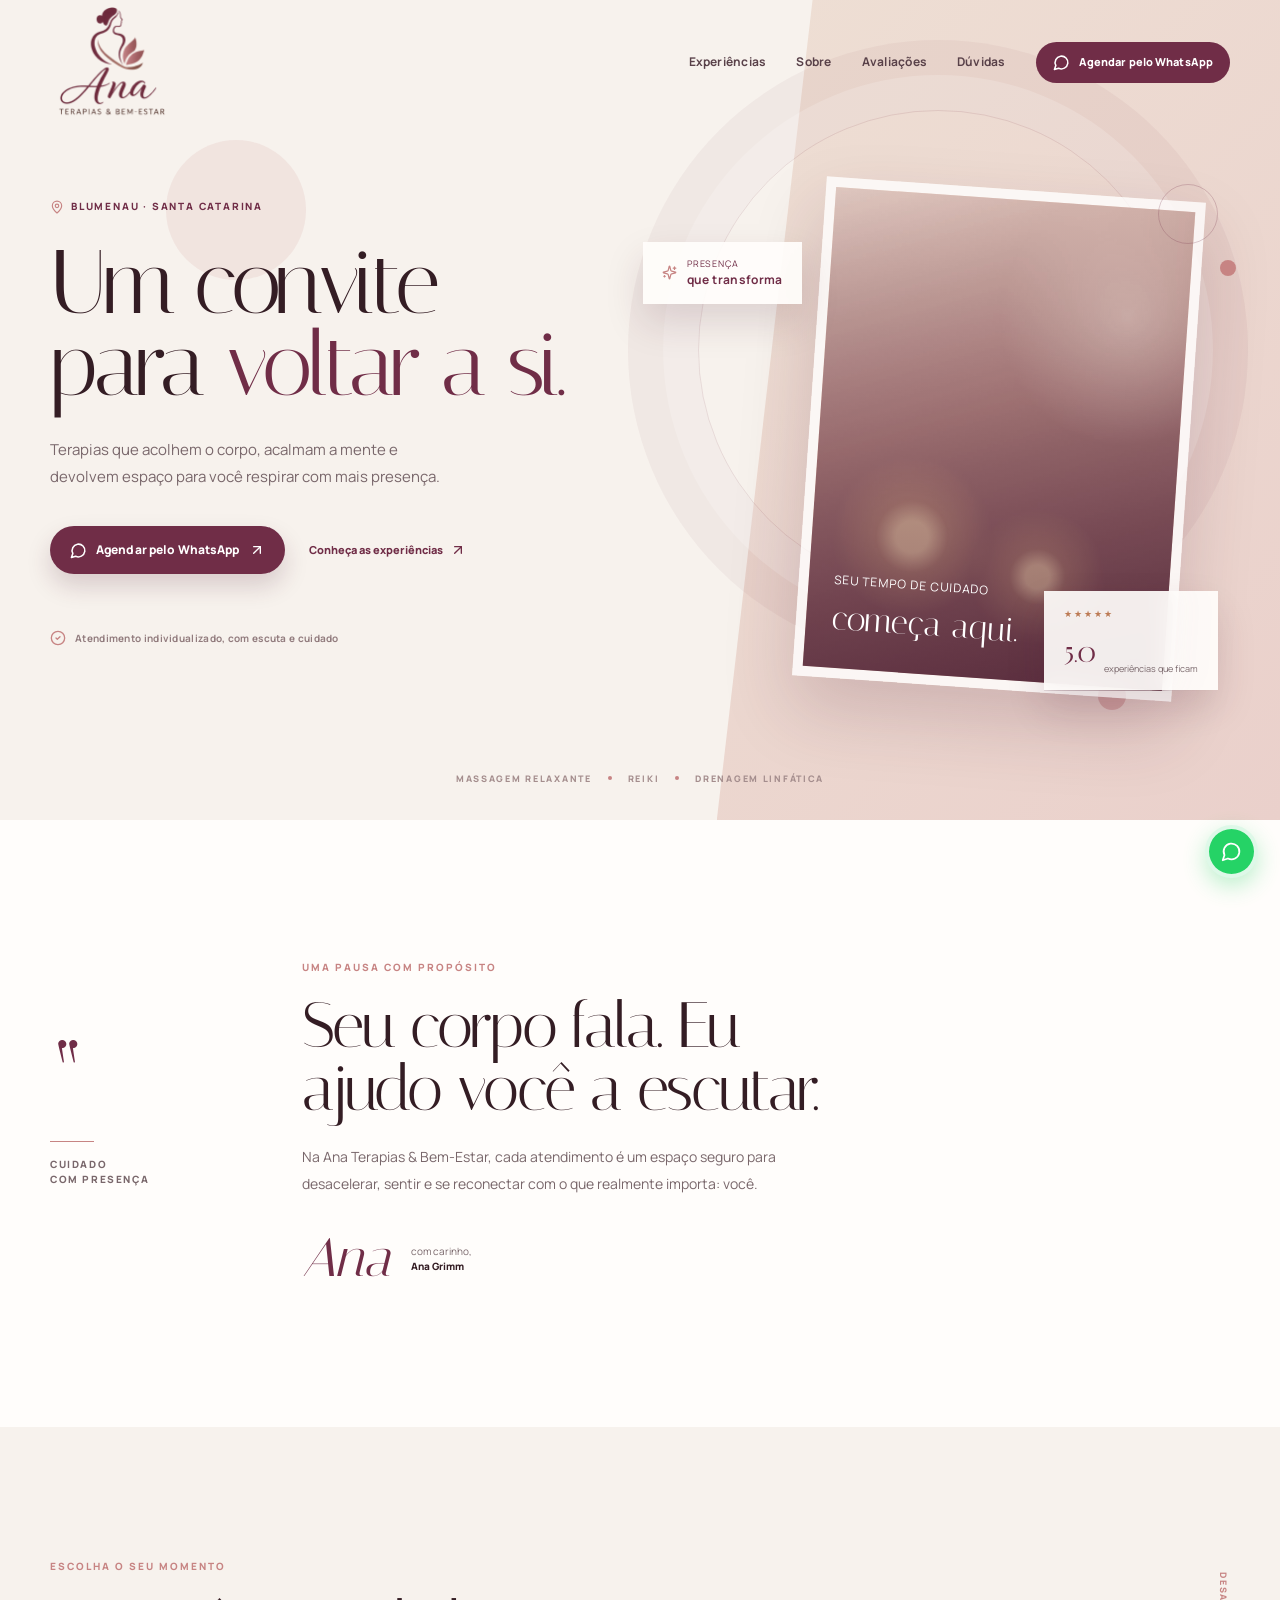
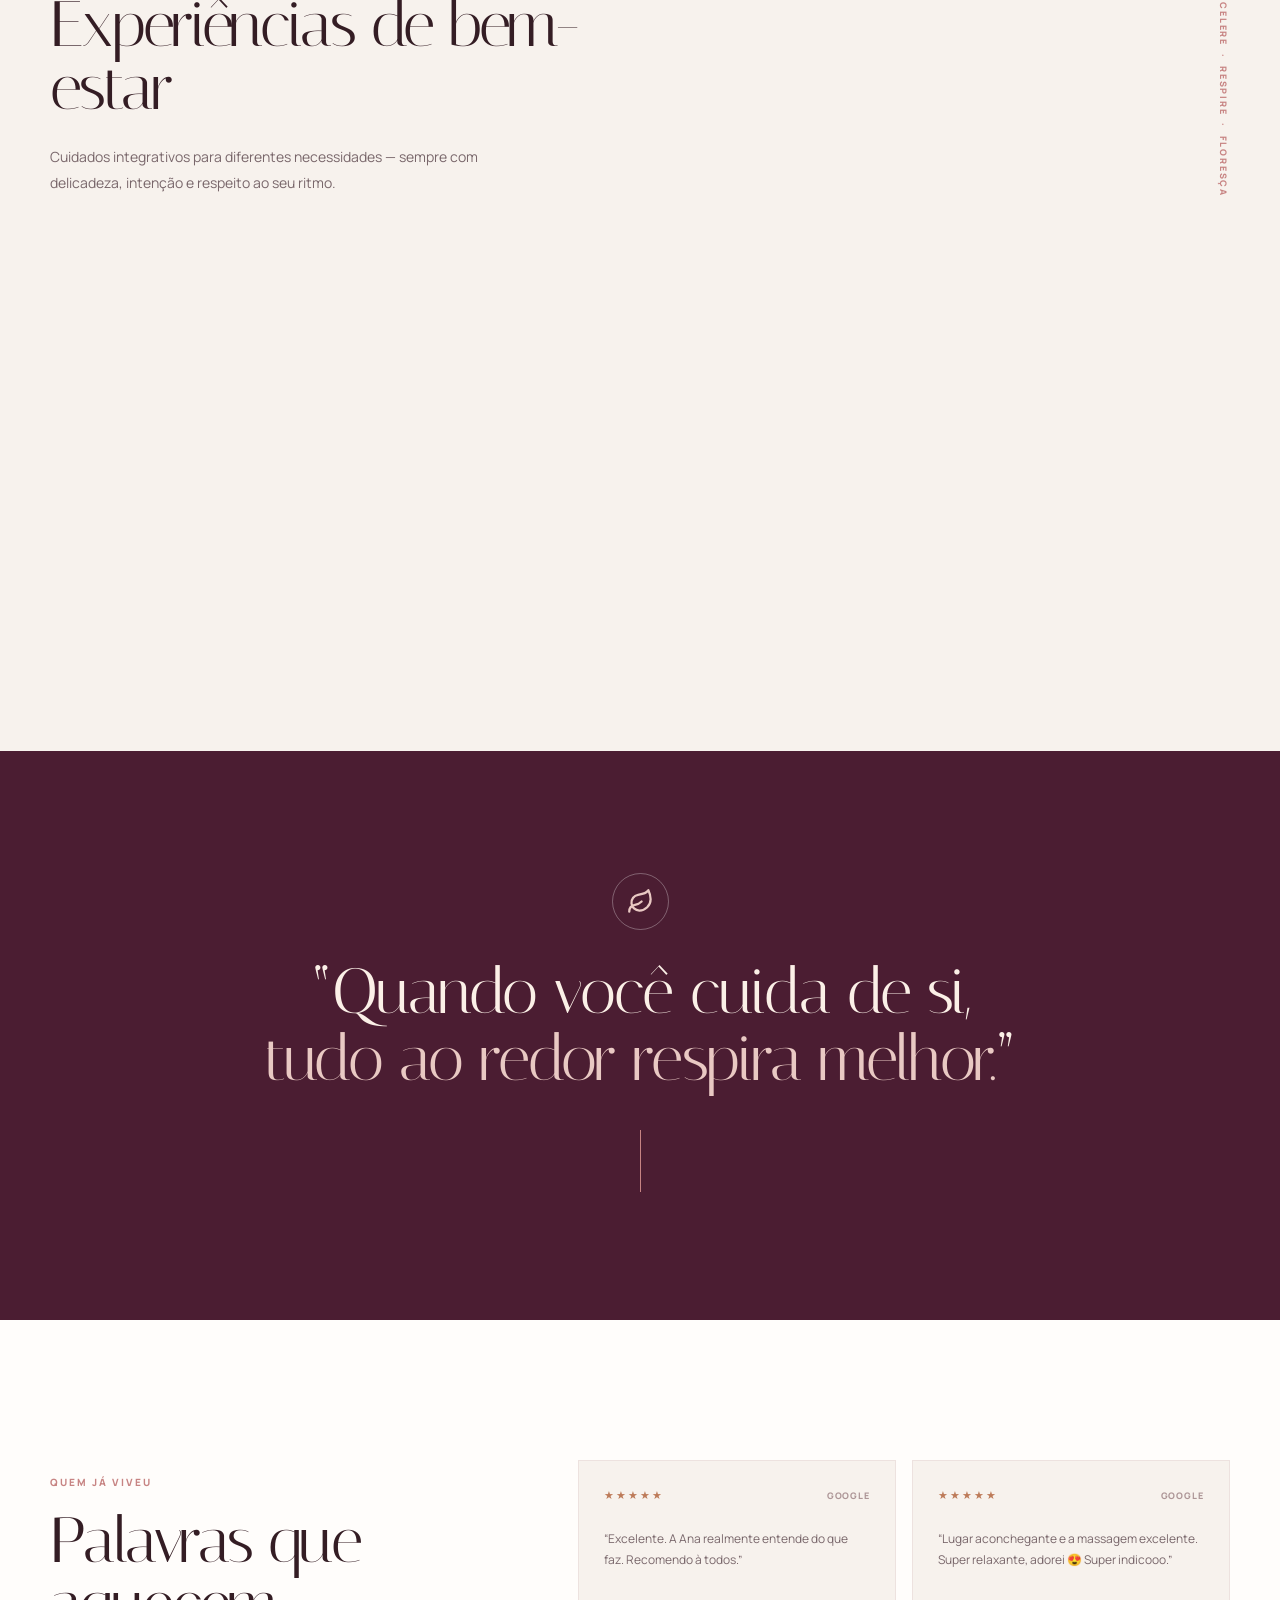
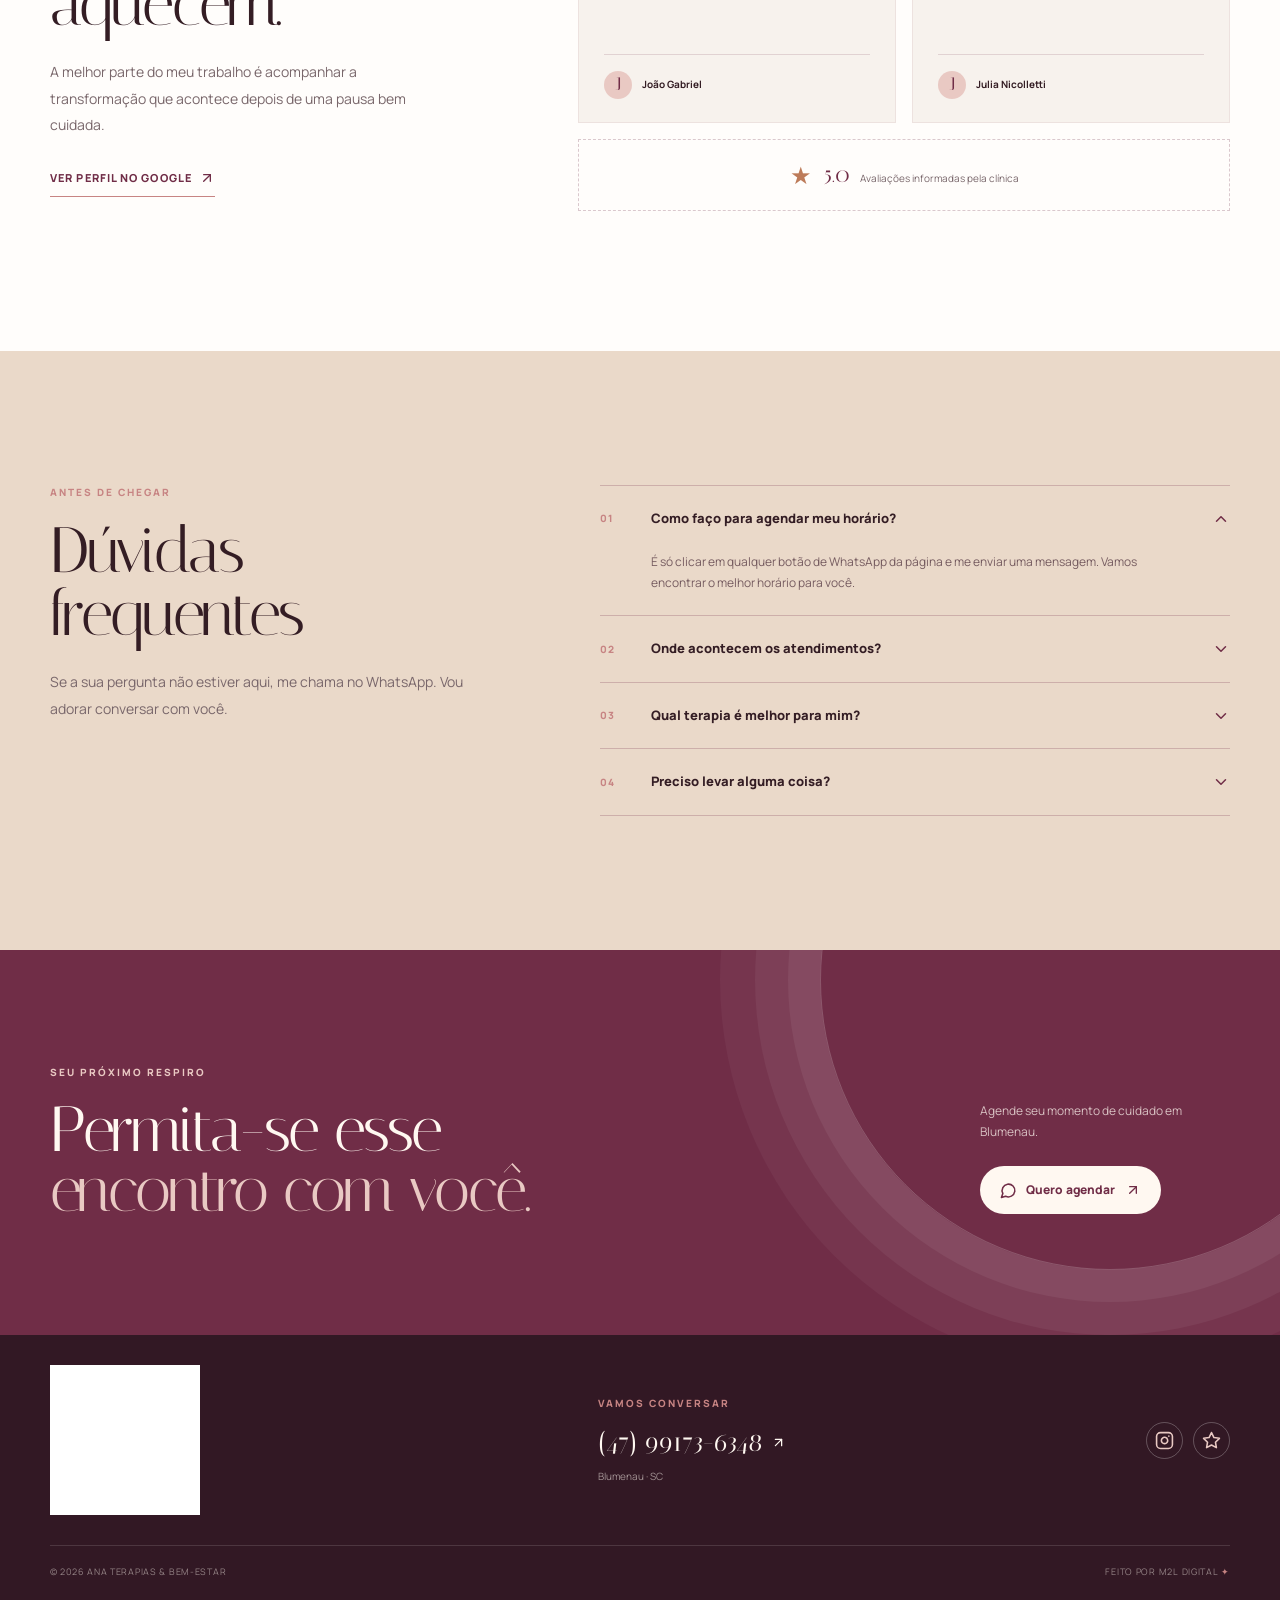
==== index.html @ c15f187b "third" ====
<!doctype html>
<html lang="pt-BR">
  <head>
    <meta charset="UTF-8" />
    <meta name="viewport" content="width=device-width, initial-scale=1.0" />
    <meta name="theme-color" content="#f7f2ed" />
    <meta
      name="description"
      content="Ana Terapias & Bem-Estar — massagem relaxante, reiki e drenagem linfática em Blumenau/SC."
    />
    <title>Ana Terapias & Bem-Estar | Blumenau/SC</title>
    <!-- Pré-visualização ao compartilhar (WhatsApp, Instagram, Facebook) -->
    <meta property="og:type" content="website" />
    <meta property="og:locale" content="pt_BR" />
    <meta property="og:site_name" content="Ana Terapias & Bem-Estar" />
    <meta property="og:title" content="Ana Terapias & Bem-Estar | Blumenau/SC" />
    <meta property="og:description" content="Massagem relaxante, reiki e drenagem linfática em Blumenau/SC. Agende pelo WhatsApp." />
    <meta property="og:url" content="https://jgmcorrea.github.io/Ana-Terapias/" />
    <meta property="og:image" content="https://jgmcorrea.github.io/Ana-Terapias/images/compartilhar.jpg" />
    <meta property="og:image:width" content="1200" />
    <meta property="og:image:height" content="630" />
    <meta property="og:image:alt" content="Ana Terapias & Bem-Estar" />
    <meta name="twitter:card" content="summary_large_image" />
    <link rel="icon" href="images/logo.png" />
    <link rel="preconnect" href="https://fonts.googleapis.com" />
    <link rel="preconnect" href="https://fonts.gstatic.com" crossorigin />
    <link
      href="https://fonts.googleapis.com/css2?family=Italiana&family=Manrope:wght@400;500;600;700;800&display=swap"
      rel="stylesheet"
    />
    <link rel="stylesheet" href="style.css" />
  </head>
  <body>
    <div class="site-shell">
      <header class="site-header">
        <div class="container header-inner">
          <a href="#inicio" class="brand" aria-label="Ana Terapias &amp; Bem-Estar - início"
            ><img src="images/logo.png" alt="Ana Terapias &amp; Bem-Estar" /></a
          ><button class="menu-toggle" aria-label="Abrir menu" aria-expanded="false">
            <svg
              xmlns="http://www.w3.org/2000/svg"
              width="22"
              height="22"
              viewBox="0 0 24 24"
              fill="none"
              stroke="currentColor"
              stroke-width="2"
              stroke-linecap="round"
              stroke-linejoin="round"
              class="lucide lucide-menu"
            >
              <line x1="4" x2="20" y1="12" y2="12"></line>
              <line x1="4" x2="20" y1="6" y2="6"></line>
              <line x1="4" x2="20" y1="18" y2="18"></line>
            </svg>
          </button>
          <nav class="main-nav" aria-label="Navegação principal">
            <a href="#experiencias">Experiências</a><a href="#sobre">Sobre</a><a href="#avaliacoes">Avaliações</a
            ><a href="#duvidas">Dúvidas</a
            ><a
              class="button-primary button-compact"
              href="https://wa.me/5547991736348?text=Ol%C3%A1%2C%20Ana!%20Vim%20pelo%20site%20e%20gostaria%20de%20agendar%20um%20atendimento."
              target="_blank"
              rel="noreferrer"
              ><svg
                xmlns="http://www.w3.org/2000/svg"
                width="17"
                height="17"
                viewBox="0 0 24 24"
                fill="none"
                stroke="currentColor"
                stroke-width="2.2"
                stroke-linecap="round"
                stroke-linejoin="round"
                class="lucide lucide-message-circle"
              >
                <path d="M7.9 20A9 9 0 1 0 4 16.1L2 22Z"></path></svg
              >Agendar pelo WhatsApp</a
            >
          </nav>
        </div>
      </header>
      <main>
        <section class="hero" id="inicio">
          <div class="hero-glow hero-glow-one"></div>
          <div class="hero-glow hero-glow-two"></div>
          <div class="container hero-grid">
            <div class="hero-copy">
              <div class="location-pill">
                <svg
                  xmlns="http://www.w3.org/2000/svg"
                  width="14"
                  height="14"
                  viewBox="0 0 24 24"
                  fill="none"
                  stroke="currentColor"
                  stroke-width="2"
                  stroke-linecap="round"
                  stroke-linejoin="round"
                  class="lucide lucide-map-pin"
                >
                  <path
                    d="M20 10c0 4.993-5.539 10.193-7.399 11.799a1 1 0 0 1-1.202 0C9.539 20.193 4 14.993 4 10a8 8 0 0 1 16 0"
                  ></path>
                  <circle cx="12" cy="10" r="3"></circle>
                </svg>
                Blumenau · Santa Catarina
              </div>
              <h1>Um convite para <em>voltar a si.</em></h1>
              <p class="hero-lead">
                Terapias que acolhem o corpo, acalmam a mente e devolvem espaço para você respirar com mais presença.
              </p>
              <div class="hero-actions">
                <a
                  class="button-primary"
                  href="https://wa.me/5547991736348?text=Ol%C3%A1%2C%20Ana!%20Vim%20pelo%20site%20e%20gostaria%20de%20agendar%20um%20atendimento."
                  target="_blank"
                  rel="noreferrer"
                  ><svg
                    xmlns="http://www.w3.org/2000/svg"
                    width="17"
                    height="17"
                    viewBox="0 0 24 24"
                    fill="none"
                    stroke="currentColor"
                    stroke-width="2.2"
                    stroke-linecap="round"
                    stroke-linejoin="round"
                    class="lucide lucide-message-circle"
                  >
                    <path d="M7.9 20A9 9 0 1 0 4 16.1L2 22Z"></path></svg
                  >Agendar pelo WhatsApp<svg
                    xmlns="http://www.w3.org/2000/svg"
                    width="16"
                    height="16"
                    viewBox="0 0 24 24"
                    fill="none"
                    stroke="currentColor"
                    stroke-width="2"
                    stroke-linecap="round"
                    stroke-linejoin="round"
                    class="lucide lucide-arrow-up-right"
                  >
                    <path d="M7 7h10v10"></path>
                    <path d="M7 17 17 7"></path></svg></a
                ><a class="text-link" href="#experiencias"
                  >Conheça as experiências
                  <svg
                    xmlns="http://www.w3.org/2000/svg"
                    width="16"
                    height="16"
                    viewBox="0 0 24 24"
                    fill="none"
                    stroke="currentColor"
                    stroke-width="2"
                    stroke-linecap="round"
                    stroke-linejoin="round"
                    class="lucide lucide-arrow-up-right"
                  >
                    <path d="M7 7h10v10"></path>
                    <path d="M7 17 17 7"></path></svg
                ></a>
              </div>
              <div class="hero-note">
                <svg
                  xmlns="http://www.w3.org/2000/svg"
                  width="16"
                  height="16"
                  viewBox="0 0 24 24"
                  fill="none"
                  stroke="currentColor"
                  stroke-width="2"
                  stroke-linecap="round"
                  stroke-linejoin="round"
                  class="lucide lucide-circle-check"
                >
                  <circle cx="12" cy="12" r="10"></circle>
                  <path d="m9 12 2 2 4-4"></path>
                </svg>
                Atendimento individualizado, com escuta e cuidado
              </div>
            </div>
            <div class="hero-visual">
              <div class="hero-photo-wrap">
                <img
                  src="images/ambiente-spa.jpg"
                  alt="Ambiente acolhedor de spa com velas e toalhas"
                  class="hero-photo"
                />
                <div class="photo-overlay"></div>
                <div class="photo-caption"><span>Seu tempo de cuidado</span><strong>começa aqui.</strong></div>
              </div>
              <div class="floating-card floating-card-top">
                <svg
                  xmlns="http://www.w3.org/2000/svg"
                  width="15"
                  height="15"
                  viewBox="0 0 24 24"
                  fill="none"
                  stroke="currentColor"
                  stroke-width="2"
                  stroke-linecap="round"
                  stroke-linejoin="round"
                  class="lucide lucide-sparkles"
                >
                  <path
                    d="M9.937 15.5A2 2 0 0 0 8.5 14.063l-6.135-1.582a.5.5 0 0 1 0-.962L8.5 9.936A2 2 0 0 0 9.937 8.5l1.582-6.135a.5.5 0 0 1 .963 0L14.063 8.5A2 2 0 0 0 15.5 9.937l6.135 1.581a.5.5 0 0 1 0 .964L15.5 14.063a2 2 0 0 0-1.437 1.437l-1.582 6.135a.5.5 0 0 1-.963 0z"
                  ></path>
                  <path d="M20 3v4"></path>
                  <path d="M22 5h-4"></path>
                  <path d="M4 17v2"></path>
                  <path d="M5 18H3"></path></svg
                ><span>Presença<br /><strong>que transforma</strong></span>
              </div>
              <div class="floating-card floating-card-bottom">
                <span class="mini-stars">★★★★★</span><strong>5.0</strong><small>experiências que ficam</small>
              </div>
              <div class="hero-orbit orbit-one"></div>
              <div class="hero-orbit orbit-two"></div>
            </div>
          </div>
          <div class="hero-bottom container">
            <span>Massagem relaxante</span><i></i> <span>Reiki</span><i></i> <span>Drenagem linfática</span>
          </div>
        </section>
        <section class="welcome-section" id="sobre">
          <div class="container welcome-grid">
            <div class="welcome-mark">
              <span>“</span>
              <div class="mark-line"></div>
              <p>cuidado<br />com presença</p>
            </div>
            <div class="welcome-copy">
              <div class="section-intro">
                <span class="eyebrow">Uma pausa com propósito</span>
                <h2>Seu corpo fala. Eu ajudo você a escutar.</h2>
                <p>
                  Na Ana Terapias &amp; Bem-Estar, cada atendimento é um espaço seguro para desacelerar, sentir e se
                  reconectar com o que realmente importa: você.
                </p>
              </div>
              <div class="signature-row">
                <div class="signature">Ana</div>
                <span>com carinho,<br /><strong>Ana Grimm</strong></span>
              </div>
            </div>
            
          </div>
        </section>
        <section class="services-section" id="experiencias">
          <div class="container">
            <div class="services-heading">
              <div class="section-intro">
                <span class="eyebrow">Escolha o seu momento</span>
                <h2>Experiências de bem-estar</h2>
                <p>
                  Cuidados integrativos para diferentes necessidades — sempre com delicadeza, intenção e respeito ao seu
                  ritmo.
                </p>
              </div>
              <span class="vertical-note">desacelere  ·  respire  ·  floresça</span>
            </div>
            <div class="services-grid">
              <article class="service-card service-rose">
                <div class="service-top">
                  <span class="service-number">01</span
                  ><svg
                    xmlns="http://www.w3.org/2000/svg"
                    width="22"
                    height="22"
                    viewBox="0 0 24 24"
                    fill="none"
                    stroke="currentColor"
                    stroke-width="1.5"
                    stroke-linecap="round"
                    stroke-linejoin="round"
                    class="lucide lucide-moon"
                  >
                    <path d="M12 3a6 6 0 0 0 9 9 9 9 0 1 1-9-9Z"></path>
                  </svg>
                </div>
                <h3>Massagem relaxante</h3>
                <p>Toques conscientes para desacelerar a mente, soltar o corpo e devolver leveza à sua rotina.</p>
                <a
                  class="service-link"
                  href="https://wa.me/5547991736348?text=Ol%C3%A1%2C%20Ana!%20Tenho%20interesse%20em%20Massagem%20relaxante."
                  target="_blank"
                  rel="noreferrer"
                  >Quero saber mais
                  <svg
                    xmlns="http://www.w3.org/2000/svg"
                    width="15"
                    height="15"
                    viewBox="0 0 24 24"
                    fill="none"
                    stroke="currentColor"
                    stroke-width="2"
                    stroke-linecap="round"
                    stroke-linejoin="round"
                    class="lucide lucide-arrow-up-right"
                  >
                    <path d="M7 7h10v10"></path>
                    <path d="M7 17 17 7"></path></svg
                ></a>
              </article>
              <article class="service-card service-wine">
                <div class="service-top">
                  <span class="service-number">02</span
                  ><svg
                    xmlns="http://www.w3.org/2000/svg"
                    width="22"
                    height="22"
                    viewBox="0 0 24 24"
                    fill="none"
                    stroke="currentColor"
                    stroke-width="1.5"
                    stroke-linecap="round"
                    stroke-linejoin="round"
                    class="lucide lucide-sparkles"
                  >
                    <path
                      d="M9.937 15.5A2 2 0 0 0 8.5 14.063l-6.135-1.582a.5.5 0 0 1 0-.962L8.5 9.936A2 2 0 0 0 9.937 8.5l1.582-6.135a.5.5 0 0 1 .963 0L14.063 8.5A2 2 0 0 0 15.5 9.937l6.135 1.581a.5.5 0 0 1 0 .964L15.5 14.063a2 2 0 0 0-1.437 1.437l-1.582 6.135a.5.5 0 0 1-.963 0z"
                    ></path>
                    <path d="M20 3v4"></path>
                    <path d="M22 5h-4"></path>
                    <path d="M4 17v2"></path>
                    <path d="M5 18H3"></path>
                  </svg>
                </div>
                <h3>Reiki</h3>
                <p>Um momento de presença e equilíbrio energético para cuidar de dentro para fora.</p>
                <a
                  class="service-link"
                  href="https://wa.me/5547991736348?text=Ol%C3%A1%2C%20Ana!%20Tenho%20interesse%20em%20Reiki."
                  target="_blank"
                  rel="noreferrer"
                  >Quero saber mais
                  <svg
                    xmlns="http://www.w3.org/2000/svg"
                    width="15"
                    height="15"
                    viewBox="0 0 24 24"
                    fill="none"
                    stroke="currentColor"
                    stroke-width="2"
                    stroke-linecap="round"
                    stroke-linejoin="round"
                    class="lucide lucide-arrow-up-right"
                  >
                    <path d="M7 7h10v10"></path>
                    <path d="M7 17 17 7"></path></svg
                ></a>
              </article>
              <article class="service-card service-sand">
                <div class="service-top">
                  <span class="service-number">03</span
                  ><svg
                    xmlns="http://www.w3.org/2000/svg"
                    width="22"
                    height="22"
                    viewBox="0 0 24 24"
                    fill="none"
                    stroke="currentColor"
                    stroke-width="1.5"
                    stroke-linecap="round"
                    stroke-linejoin="round"
                    class="lucide lucide-droplets"
                  >
                    <path
                      d="M7 16.3c2.2 0 4-1.83 4-4.05 0-1.16-.57-2.26-1.71-3.19S7.29 6.75 7 5.3c-.29 1.45-1.14 2.84-2.29 3.76S3 11.1 3 12.25c0 2.22 1.8 4.05 4 4.05z"
                    ></path>
                    <path
                      d="M12.56 6.6A10.97 10.97 0 0 0 14 3.02c.5 2.5 2 4.9 4 6.5s3 3.5 3 5.5a6.98 6.98 0 0 1-11.91 4.97"
                    ></path>
                  </svg>
                </div>
                <h3>Drenagem linfática</h3>
                <p>Movimentos suaves que estimulam a circulação e ajudam a reduzir a sensação de inchaço.</p>
                <a
                  class="service-link"
                  href="https://wa.me/5547991736348?text=Ol%C3%A1%2C%20Ana!%20Tenho%20interesse%20em%20Drenagem%20linf%C3%A1tica."
                  target="_blank"
                  rel="noreferrer"
                  >Quero saber mais
                  <svg
                    xmlns="http://www.w3.org/2000/svg"
                    width="15"
                    height="15"
                    viewBox="0 0 24 24"
                    fill="none"
                    stroke="currentColor"
                    stroke-width="2"
                    stroke-linecap="round"
                    stroke-linejoin="round"
                    class="lucide lucide-arrow-up-right"
                  >
                    <path d="M7 7h10v10"></path>
                    <path d="M7 17 17 7"></path></svg
                ></a>
              </article>
            </div>
          </div>
        </section>
        <section class="quote-section">
          <div class="container quote-inner">
            <div class="quote-icon">
              <svg
                xmlns="http://www.w3.org/2000/svg"
                width="27"
                height="27"
                viewBox="0 0 24 24"
                fill="none"
                stroke="currentColor"
                stroke-width="2"
                stroke-linecap="round"
                stroke-linejoin="round"
                class="lucide lucide-leaf"
              >
                <path d="M11 20A7 7 0 0 1 9.8 6.1C15.5 5 17 4.48 19 2c1 2 2 4.18 2 8 0 5.5-4.78 10-10 10Z"></path>
                <path d="M2 21c0-3 1.85-5.36 5.08-6C9.5 14.52 12 13 13 12"></path>
              </svg>
            </div>
            <blockquote>“Quando você cuida de si,<br /><em>tudo ao redor respira melhor.</em>”</blockquote>
            <span class="quote-rule"></span>
          </div>
        </section>
        <section class="reviews-section" id="avaliacoes">
          <div class="container reviews-grid">
            <div class="reviews-intro">
              <div class="section-intro">
                <span class="eyebrow">Quem já viveu</span>
                <h2>Palavras que aquecem.</h2>
                <p>
                  A melhor parte do meu trabalho é acompanhar a transformação que acontece depois de uma pausa bem
                  cuidada.
                </p>
              </div>
              <a class="outline-link" href="https://share.google/CaK3y20u5SV1cUdKX" target="_blank" rel="noreferrer"
                >Ver perfil no Google
                <svg
                  xmlns="http://www.w3.org/2000/svg"
                  width="16"
                  height="16"
                  viewBox="0 0 24 24"
                  fill="none"
                  stroke="currentColor"
                  stroke-width="2"
                  stroke-linecap="round"
                  stroke-linejoin="round"
                  class="lucide lucide-arrow-up-right"
                >
                  <path d="M7 7h10v10"></path>
                  <path d="M7 17 17 7"></path></svg
              ></a>
            </div>
            <div class="reviews-list">
              <article class="review-card">
                <div class="review-card-top">
                  <span class="review-stars">★★★★★</span><span class="google-label">Google</span>
                </div>
                <p>“Excelente. A Ana realmente entende do que faz. Recomendo à todos.”</p>
                <div class="review-author"><span>J</span><strong>João Gabriel</strong></div>
              </article>
              <article class="review-card">
                <div class="review-card-top">
                  <span class="review-stars">★★★★★</span><span class="google-label">Google</span>
                </div>
                <p>“Lugar aconchegante e a massagem excelente. Super relaxante, adorei 😍 Super indicooo.”</p>
                <div class="review-author"><span>J</span><strong>Julia Nicolletti</strong></div>
              </article>
              <div class="review-source">
                <span>★</span>
                <div><strong>5.0</strong><small>Avaliações informadas pela clínica</small></div>
              </div>
            </div>
          </div>
        </section>
        <section class="faq-section" id="duvidas">
          <div class="container faq-grid">
            <div class="section-intro">
              <span class="eyebrow">Antes de chegar</span>
              <h2>Dúvidas frequentes</h2>
              <p>Se a sua pergunta não estiver aqui, me chama no WhatsApp. Vou adorar conversar com você.</p>
            </div>
            <div class="faq-list">
              <div class="faq-item faq-open">
                <button aria-expanded="true">
                  <span>01</span><strong>Como faço para agendar meu horário?</strong
                  ><svg
                    xmlns="http://www.w3.org/2000/svg"
                    width="18"
                    height="18"
                    viewBox="0 0 24 24"
                    fill="none"
                    stroke="currentColor"
                    stroke-width="2"
                    stroke-linecap="round"
                    stroke-linejoin="round"
                    class="lucide lucide-chevron-down"
                  >
                    <path d="m6 9 6 6 6-6"></path>
                  </svg>
                </button>
                <div class="faq-answer">
                  <p>
                    É só clicar em qualquer botão de WhatsApp da página e me enviar uma mensagem. Vamos encontrar o
                    melhor horário para você.
                  </p>
                </div>
              </div>
              <div class="faq-item">
                <button aria-expanded="false">
                  <span>02</span><strong>Onde acontecem os atendimentos?</strong
                  ><svg
                    xmlns="http://www.w3.org/2000/svg"
                    width="18"
                    height="18"
                    viewBox="0 0 24 24"
                    fill="none"
                    stroke="currentColor"
                    stroke-width="2"
                    stroke-linecap="round"
                    stroke-linejoin="round"
                    class="lucide lucide-chevron-down"
                  >
                    <path d="m6 9 6 6 6-6"></path>
                  </svg>
                </button>
                <div class="faq-answer">
                  <p>
                    Os atendimentos acontecem em Blumenau/SC, na rua Érico Hoffmann, 115, junto ao Centro de Depilação Noeli.
                  </p>
                </div>
              </div>
              <div class="faq-item">
                <button aria-expanded="false">
                  <span>03</span><strong>Qual terapia é melhor para mim?</strong
                  ><svg
                    xmlns="http://www.w3.org/2000/svg"
                    width="18"
                    height="18"
                    viewBox="0 0 24 24"
                    fill="none"
                    stroke="currentColor"
                    stroke-width="2"
                    stroke-linecap="round"
                    stroke-linejoin="round"
                    class="lucide lucide-chevron-down"
                  >
                    <path d="m6 9 6 6 6-6"></path>
                  </svg>
                </button>
                <div class="faq-answer">
                  <p>
                    Depende do que o seu corpo e a sua rotina estão pedindo. Na conversa inicial, acolho suas
                    necessidades e indico a experiência mais adequada.
                  </p>
                </div>
              </div>
              <div class="faq-item">
                <button aria-expanded="false">
                  <span>04</span><strong>Preciso levar alguma coisa?</strong
                  ><svg
                    xmlns="http://www.w3.org/2000/svg"
                    width="18"
                    height="18"
                    viewBox="0 0 24 24"
                    fill="none"
                    stroke="currentColor"
                    stroke-width="2"
                    stroke-linecap="round"
                    stroke-linejoin="round"
                    class="lucide lucide-chevron-down"
                  >
                    <path d="m6 9 6 6 6-6"></path>
                  </svg>
                </button>
                <div class="faq-answer">
                  <p>
                    Não. Prepare apenas uma roupa confortável e venha com disponibilidade para cuidar de si. O ambiente
                    e os materiais ficam por minha conta.
                  </p>
                </div>
              </div>
            </div>
          </div>
        </section>
        <section class="cta-section">
          <div class="cta-pattern"></div>
          <div class="container cta-inner">
            <div>
              <span class="eyebrow eyebrow-light">Seu próximo respiro</span>
              <h2>Permita-se esse<br /><em>encontro com você.</em></h2>
            </div>
            <div class="cta-side">
              <p>Agende seu momento de cuidado em Blumenau.</p>
              <a
                class="button-primary"
                href="https://wa.me/5547991736348?text=Ol%C3%A1%2C%20Ana!%20Vim%20pelo%20site%20e%20gostaria%20de%20agendar%20um%20atendimento."
                target="_blank"
                rel="noreferrer"
                ><svg
                  xmlns="http://www.w3.org/2000/svg"
                  width="17"
                  height="17"
                  viewBox="0 0 24 24"
                  fill="none"
                  stroke="currentColor"
                  stroke-width="2.2"
                  stroke-linecap="round"
                  stroke-linejoin="round"
                  class="lucide lucide-message-circle"
                >
                  <path d="M7.9 20A9 9 0 1 0 4 16.1L2 22Z"></path></svg
                >Quero agendar<svg
                  xmlns="http://www.w3.org/2000/svg"
                  width="16"
                  height="16"
                  viewBox="0 0 24 24"
                  fill="none"
                  stroke="currentColor"
                  stroke-width="2"
                  stroke-linecap="round"
                  stroke-linejoin="round"
                  class="lucide lucide-arrow-up-right"
                >
                  <path d="M7 7h10v10"></path>
                  <path d="M7 17 17 7"></path></svg
              ></a>
            </div>
          </div>
        </section>
      </main>
      <footer class="site-footer">
        <div class="container footer-main">
          <a href="#inicio" class="footer-brand"><img src="images/logo.png" alt="Ana Terapias &amp; Bem-Estar" /></a>
          <div class="footer-contact">
            <span class="eyebrow">Vamos conversar</span
            ><a
              href="https://wa.me/5547991736348?text=Ol%C3%A1%2C%20Ana!%20Vim%20pelo%20site%20e%20gostaria%20de%20agendar%20um%20atendimento."
              target="_blank"
              rel="noreferrer"
              >(47) 99173-6348
              <svg
                xmlns="http://www.w3.org/2000/svg"
                width="15"
                height="15"
                viewBox="0 0 24 24"
                fill="none"
                stroke="currentColor"
                stroke-width="2"
                stroke-linecap="round"
                stroke-linejoin="round"
                class="lucide lucide-arrow-up-right"
              >
                <path d="M7 7h10v10"></path>
                <path d="M7 17 17 7"></path></svg></a
            ><small>Blumenau · SC</small>
          </div>
          <div class="footer-social">
            <a
              href="https://www.instagram.com/anagrimm.bemestar/"
              target="_blank"
              rel="noreferrer"
              aria-label="Instagram"
              ><svg
                xmlns="http://www.w3.org/2000/svg"
                width="19"
                height="19"
                viewBox="0 0 24 24"
                fill="none"
                stroke="currentColor"
                stroke-width="2"
                stroke-linecap="round"
                stroke-linejoin="round"
                class="lucide lucide-instagram"
              >
                <rect width="20" height="20" x="2" y="2" rx="5" ry="5"></rect>
                <path d="M16 11.37A4 4 0 1 1 12.63 8 4 4 0 0 1 16 11.37z"></path>
                <line x1="17.5" x2="17.51" y1="6.5" y2="6.5"></line></svg></a
            ><a
              href="https://share.google/CaK3y20u5SV1cUdKX"
              target="_blank"
              rel="noreferrer"
              aria-label="Perfil no Google"
              ><svg
                xmlns="http://www.w3.org/2000/svg"
                width="19"
                height="19"
                viewBox="0 0 24 24"
                fill="none"
                stroke="currentColor"
                stroke-width="2"
                stroke-linecap="round"
                stroke-linejoin="round"
                class="lucide lucide-star"
              >
                <polygon
                  points="12 2 15.09 8.26 22 9.27 17 14.14 18.18 21.02 12 17.77 5.82 21.02 7 14.14 2 9.27 8.91 8.26 12 2"
                ></polygon></svg
            ></a>
          </div>
        </div>
        <div class="container footer-bottom">
          <span>© <span id="ano">2026</span> Ana Terapias &amp; Bem-Estar</span
          ><span>feito por M2L Digital <span class="footer-heart">✦</span></span>
        </div>
      </footer>
      <a
        class="floating-whatsapp"
        href="https://wa.me/5547991736348?text=Ol%C3%A1%2C%20Ana!%20Vim%20pelo%20site%20e%20gostaria%20de%20agendar%20um%20atendimento."
        target="_blank"
        rel="noreferrer"
        aria-label="Falar com Ana pelo WhatsApp"
        ><svg
          xmlns="http://www.w3.org/2000/svg"
          width="21"
          height="21"
          viewBox="0 0 24 24"
          fill="none"
          stroke="currentColor"
          stroke-width="2"
          stroke-linecap="round"
          stroke-linejoin="round"
          class="lucide lucide-message-circle"
        >
          <path d="M7.9 20A9 9 0 1 0 4 16.1L2 22Z"></path></svg
      ></a>
    </div>
    <script src="script.js"></script>
  </body>
</html>
---- style.css ----
/* Ana Terapias & Bem-Estar — estilos do site */

:root {
  --ink: #341d24;
  --wine: #702d47;
  --wine-deep: #4b1d32;
  --rose: #c78483;
  --blush: #e9c9c3;
  --sand: #ead9c9;
  --cream: #f7f2ed;
  --paper: #fffdfb;
  --muted-ink: #79676b;
  --line: rgba(112, 45, 71, .16);
  --ease-out: cubic-bezier(.23, 1, .32, 1);
}


*, *::before, *::after { box-sizing: border-box; }
img, svg { display: block; max-width: 100%; }
button { border: 0; background: none; padding: 0; color: inherit; }
html { scroll-behavior: smooth; line-height: 1.5; -webkit-text-size-adjust: 100%; }
body {
  margin: 0;
  background: var(--cream);
  color: var(--ink);
  font-family: "Manrope", sans-serif;
  -webkit-font-smoothing: antialiased;
}
button, a { font: inherit; }
button:not(:disabled), a[href] { cursor: pointer; }
a { color: inherit; text-decoration: none; }
h1, h2, h3, p, blockquote { margin: 0; }

.site-shell { overflow: hidden; background: var(--cream); }
.container { width: min(1180px, calc(100% - 64px)); margin-inline: auto; }
.site-header { position: absolute; z-index: 10; inset: 0 0 auto; color: var(--ink); }
.header-inner { min-height: 104px; display: flex; align-items: center; justify-content: space-between; }
.brand { display: block; width: 124px; }
.brand img { width: 100%; display: block; mix-blend-mode: multiply; }
.main-nav { display: flex; align-items: center; gap: 30px; color: #594149; font-size: 12px; font-weight: 700; letter-spacing: .02em; }
.main-nav > a:not(.button-primary) { position: relative; padding-block: 10px; }
.main-nav > a:not(.button-primary)::after { content: ""; position: absolute; left: 0; bottom: 4px; width: 0; height: 1px; background: var(--wine); transition: width .24s var(--ease-out); }
.main-nav > a:not(.button-primary):hover::after { width: 100%; }
.button-primary { display: inline-flex; align-items: center; justify-content: center; gap: 9px; padding: 15px 20px; border-radius: 999px; color: #fff; background: var(--wine); box-shadow: 0 12px 24px rgba(75, 29, 50, .18); font-size: 12px; font-weight: 800; letter-spacing: .01em; transition: transform .18s var(--ease-out), box-shadow .18s var(--ease-out), background .18s ease; }
.button-primary:hover { transform: translateY(-2px); background: var(--wine-deep); box-shadow: 0 16px 30px rgba(75, 29, 50, .26); }
.button-primary:active { transform: scale(.97); }
.button-compact { padding: 12px 17px; font-size: 11px; box-shadow: none; }
.menu-toggle { display: none; border: 0; background: transparent; color: var(--wine); }
.hero { position: relative; min-height: 820px; padding: 184px 0 35px; background: #f7f2ed; isolation: isolate; }
.hero::before { content: ""; position: absolute; z-index: -2; inset: 0 0 0 56%; background: linear-gradient(135deg, #eedfd4 0%, #ead0cb 100%); clip-path: polygon(17% 0, 100% 0, 100% 100%, 0 100%); }
.hero::after { content: ""; position: absolute; z-index: -1; top: 110px; right: 8%; width: 480px; height: 480px; border: 1px solid rgba(112,45,71,.12); border-radius: 50%; box-shadow: 0 0 0 35px rgba(255,255,255,.17), 0 0 0 70px rgba(112,45,71,.05); }
.hero-glow { position: absolute; z-index: -1; border-radius: 999px; pointer-events: none; }
.hero-glow-one { top: 140px; left: 13%; width: 140px; height: 140px; background: rgba(199,132,131,.13); }
.hero-glow-two { right: 12%; bottom: 110px; width: 28px; height: 28px; opacity: .5; background: var(--rose); }
.hero-grid { display: grid; grid-template-columns: .94fr 1.06fr; align-items: center; gap: 72px; }
.hero-copy { position: relative; z-index: 1; padding-bottom: 36px; animation: rise .7s var(--ease-out) both; }
.location-pill { display: inline-flex; align-items: center; gap: 7px; color: var(--wine); font-size: 10px; font-weight: 800; text-transform: uppercase; letter-spacing: .18em; }
.location-pill svg { color: var(--rose); }
h1 { max-width: 600px; margin-top: 22px; color: var(--ink); font-family: "Italiana", serif; font-size: clamp(64px, 7vw, 102px); font-weight: 400; line-height: .92; letter-spacing: -.045em; }
h1 em, h2 em { color: var(--wine); font-style: normal; }
.hero-lead { max-width: 410px; margin-top: 30px; color: var(--muted-ink); font-size: 15px; line-height: 1.8; }
.hero-actions { display: flex; align-items: center; gap: 24px; margin-top: 36px; }
.text-link, .service-link, .outline-link { display: inline-flex; align-items: center; gap: 7px; color: var(--wine); font-size: 11px; font-weight: 800; transition: gap .2s var(--ease-out); }
.text-link:hover, .service-link:hover, .outline-link:hover { gap: 11px; }
.hero-note { display: flex; align-items: center; gap: 9px; margin-top: 56px; color: #927c7e; font-size: 10px; font-weight: 700; letter-spacing: .03em; }
.hero-note svg { color: var(--rose); }
.hero-visual { position: relative; min-height: 510px; animation: rise .8s .12s var(--ease-out) both; }
.hero-photo-wrap { position: absolute; top: 5px; right: 7%; width: min(380px, 75%); height: 500px; overflow: hidden; border: 10px solid rgba(255,255,255,.78); box-shadow: 0 32px 70px rgba(75,29,50,.18); transform: rotate(4deg); }
.hero-photo { width: 100%; height: 100%; object-fit: cover; transform: scale(1.08); filter: saturate(.72) sepia(.13); }
.photo-overlay { position: absolute; inset: 0; background: linear-gradient(180deg, rgba(75,29,50,.06), rgba(75,29,50,.55)); }
.photo-caption { position: absolute; left: 26px; bottom: 25px; display: grid; color: white; font-size: 12px; letter-spacing: .08em; text-transform: uppercase; }
.photo-caption strong { margin-top: 3px; font-family: "Italiana", serif; font-size: 34px; font-weight: 400; letter-spacing: 0; text-transform: none; }
.floating-card { position: absolute; z-index: 2; display: flex; align-items: center; gap: 10px; background: rgba(255,253,251,.92); backdrop-filter: blur(10px); box-shadow: 0 18px 38px rgba(75,29,50,.15); color: var(--wine); }
.floating-card-top { top: 58px; left: 0; padding: 15px 19px; font-size: 9px; line-height: 1.5; text-transform: uppercase; letter-spacing: .1em; }
.floating-card-top svg { color: var(--rose); }
.floating-card-top strong { font-size: 12px; letter-spacing: .03em; text-transform: none; }
.floating-card-bottom { right: 2%; bottom: 4px; display: grid; grid-template-columns: auto 1fr; column-gap: 8px; padding: 16px 20px 15px; }
.mini-stars { grid-column: 1 / -1; color: #bc7a54; font-size: 9px; letter-spacing: 2px; }
.floating-card-bottom strong { align-self: end; font-family: "Italiana", serif; font-size: 30px; font-weight: 400; }
.floating-card-bottom small { align-self: end; color: var(--muted-ink); font-size: 9px; }
.hero-orbit { position: absolute; border: 1px solid rgba(112,45,71,.23); border-radius: 50%; pointer-events: none; }
.orbit-one { top: 0; right: 2%; width: 60px; height: 60px; }
.orbit-two { top: 76px; right: -1%; width: 16px; height: 16px; border: 0; background: var(--rose); }
.hero-bottom { position: absolute; bottom: 35px; left: 50%; display: flex; align-items: center; justify-content: center; gap: 16px; color: #a48d8d; font-size: 9px; font-weight: 800; letter-spacing: .19em; text-transform: uppercase; transform: translateX(-50%); }
.hero-bottom i { width: 4px; height: 4px; border-radius: 50%; background: var(--rose); }
.welcome-section { padding: 140px 0 150px; background: var(--paper); }
.welcome-grid { display: grid; grid-template-columns: 180px 1fr 160px; align-items: center; gap: 72px; }
.welcome-mark { display: flex; flex-direction: column; align-items: flex-start; color: var(--wine); }
.welcome-mark > span { font-family: "Italiana", serif; font-size: 100px; line-height: .6; }
.mark-line { width: 44px; height: 1px; margin: 30px 0 15px; background: var(--rose); }
.welcome-mark p { color: var(--muted-ink); font-size: 10px; font-weight: 800; line-height: 1.5; letter-spacing: .16em; text-transform: uppercase; }
.section-intro .eyebrow, .eyebrow { display: block; margin-bottom: 20px; color: var(--rose); font-size: 10px; font-weight: 800; letter-spacing: .2em; text-transform: uppercase; }
.section-intro h2 { max-width: 570px; color: var(--ink); font-family: "Italiana", serif; font-size: clamp(45px, 5vw, 72px); font-weight: 400; line-height: .98; letter-spacing: -.04em; }
.section-intro p { max-width: 500px; margin-top: 24px; color: var(--muted-ink); font-size: 14px; line-height: 1.9; }
.signature-row { display: flex; align-items: center; gap: 20px; margin-top: 42px; color: var(--muted-ink); font-size: 10px; line-height: 1.5; }
.signature { color: var(--wine); font-family: "Italiana", serif; font-size: 54px; font-style: italic; line-height: .7; }
.signature-row strong { color: var(--ink); font-weight: 800; }
.welcome-stat { align-self: end; padding-bottom: 10px; padding-left: 28px; border-left: 1px solid var(--line); }
.stat-number { color: var(--wine); font-family: "Italiana", serif; font-size: 62px; line-height: .8; }
.welcome-stat p { margin-top: 18px; color: var(--muted-ink); font-size: 10px; line-height: 1.5; text-transform: uppercase; letter-spacing: .14em; }
.welcome-stat strong { color: var(--wine); }
.services-section { padding: 132px 0 150px; background: var(--cream); }
.services-heading { display: flex; justify-content: space-between; align-items: end; margin-bottom: 64px; }
.vertical-note { writing-mode: vertical-rl; color: var(--rose); font-size: 9px; font-weight: 800; letter-spacing: .2em; text-transform: uppercase; }
.services-grid { display: grid; grid-template-columns: repeat(3, 1fr); gap: 17px; }
.service-card { position: relative; min-height: 340px; padding: 30px; overflow: hidden; transition: transform .25s var(--ease-out), box-shadow .25s var(--ease-out); }
.service-card::after { content: ""; position: absolute; right: -60px; bottom: -70px; width: 170px; height: 170px; border: 1px solid rgba(255,255,255,.45); border-radius: 50%; box-shadow: 0 0 0 25px rgba(255,255,255,.12), 0 0 0 50px rgba(255,255,255,.09); }
.service-card:hover { transform: translateY(-6px); box-shadow: 0 20px 40px rgba(75,29,50,.12); }
.service-rose { color: var(--wine-deep); background: #e5bbb8; }
.service-wine { color: #fff7f0; background: var(--wine); }
.service-sand { color: var(--wine-deep); background: #ead7c3; }
.service-top { position: relative; z-index: 1; display: flex; justify-content: space-between; align-items: center; }
.service-number { font-size: 10px; font-weight: 800; letter-spacing: .15em; opacity: .7; }
.service-card h3 { position: relative; z-index: 1; max-width: 250px; margin-top: 68px; font-family: "Italiana", serif; font-size: 36px; font-weight: 400; line-height: .98; }
.service-card p { position: relative; z-index: 1; max-width: 270px; margin-top: 18px; font-size: 12px; line-height: 1.7; opacity: .78; }
.service-link { position: absolute; z-index: 1; bottom: 28px; left: 30px; color: inherit; font-size: 10px; text-transform: uppercase; letter-spacing: .1em; }
.quote-section { padding: 122px 0 128px; color: #fbf0e7; background: var(--wine-deep); }
.quote-inner { display: flex; flex-direction: column; align-items: center; text-align: center; }
.quote-icon { display: grid; place-items: center; width: 57px; height: 57px; color: var(--blush); border: 1px solid rgba(255,255,255,.3); border-radius: 50%; }
blockquote { margin-top: 28px; font-family: "Italiana", serif; font-size: clamp(43px, 5vw, 66px); font-weight: 400; line-height: 1.05; letter-spacing: -.03em; }
blockquote em { color: var(--blush); font-style: normal; }
.quote-rule { width: 1px; height: 62px; margin-top: 38px; background: var(--rose); }
.reviews-section { padding: 140px 0; background: var(--paper); }
.reviews-grid { display: grid; grid-template-columns: .77fr 1.23fr; gap: 120px; align-items: center; }
.reviews-intro .section-intro h2 { max-width: 360px; }
.reviews-intro .section-intro p { max-width: 370px; }
.outline-link { margin-top: 31px; padding-bottom: 9px; border-bottom: 1px solid var(--rose); text-transform: uppercase; letter-spacing: .1em; }
.reviews-list { display: grid; grid-template-columns: repeat(2, 1fr); gap: 16px; }
.review-card { padding: 26px 25px 23px; border: 1px solid rgba(112,45,71,.08); background: var(--cream); transition: transform .25s var(--ease-out); }
.review-card:hover { transform: translateY(-4px); }
.review-card-top { display: flex; justify-content: space-between; align-items: center; }
.review-stars { color: #bd7b59; font-size: 11px; letter-spacing: 2px; }
.google-label { color: #ad9697; font-size: 9px; font-weight: 800; letter-spacing: .1em; text-transform: uppercase; }
.review-card p { min-height: 108px; margin-top: 24px; color: var(--muted-ink); font-size: 12px; line-height: 1.75; }
.review-author { display: flex; align-items: center; gap: 10px; margin-top: 18px; padding-top: 16px; border-top: 1px solid var(--line); color: var(--ink); font-size: 10px; }
.review-author span { display: grid; place-items: center; width: 28px; height: 28px; color: var(--wine); background: var(--blush); border-radius: 50%; font-family: "Italiana", serif; font-size: 18px; }
.review-source { grid-column: 1 / -1; display: flex; align-items: center; justify-content: center; gap: 12px; padding: 17px; color: var(--wine); border: 1px dashed rgba(112,45,71,.25); }
.review-source > span { color: #bd7b59; font-size: 24px; }
.review-source strong { margin-right: 10px; font-family: "Italiana", serif; font-size: 23px; font-weight: 400; }
.review-source small { color: var(--muted-ink); font-size: 10px; }
.faq-section { padding: 134px 0; background: var(--sand); }
.faq-grid { display: grid; grid-template-columns: .8fr 1.2fr; gap: 130px; }
.faq-list { border-top: 1px solid rgba(112,45,71,.24); }
.faq-item { border-bottom: 1px solid rgba(112,45,71,.24); }
.faq-item button { display: grid; grid-template-columns: 38px 1fr auto; gap: 13px; align-items: center; width: 100%; padding: 23px 0; border: 0; background: transparent; color: var(--ink); text-align: left; }
.faq-item button > span { color: var(--rose); font-size: 10px; font-weight: 800; letter-spacing: .1em; }
.faq-item button strong { font-size: 13px; font-weight: 800; }
.faq-item button svg { color: var(--wine); transition: transform .2s var(--ease-out); }
.faq-open button svg { transform: rotate(180deg); }
.faq-answer { display: grid; grid-template-rows: 0fr; transition: grid-template-rows .3s var(--ease-out); }
.faq-answer p { overflow: hidden; color: #765c60; font-size: 12px; line-height: 1.75; }
.faq-open .faq-answer { grid-template-rows: 1fr; }
.faq-open .faq-answer p { padding: 0 42px 22px 51px; }
.cta-section { position: relative; overflow: hidden; padding: 115px 0; color: #fff8f1; background: var(--wine); }
.cta-pattern { position: absolute; top: -260px; right: -120px; width: 580px; height: 580px; border: 1px solid rgba(255,255,255,.2); border-radius: 50%; box-shadow: 0 0 0 32px rgba(255,255,255,.06), 0 0 0 65px rgba(255,255,255,.05), 0 0 0 100px rgba(255,255,255,.04); }
.cta-inner { position: relative; display: flex; justify-content: space-between; align-items: end; gap: 60px; }
.eyebrow-light { color: var(--blush); }
.cta-inner h2 { color: #fff8f1; font-family: "Italiana", serif; font-size: clamp(49px, 5vw, 74px); font-weight: 400; line-height: .94; letter-spacing: -.04em; }
.cta-inner h2 em { color: var(--blush); }
.cta-side { max-width: 250px; padding-bottom: 6px; }
.cta-side p { margin-bottom: 24px; color: rgba(255,248,241,.72); font-size: 12px; line-height: 1.7; }
.cta-side .button-primary { color: var(--wine); background: #fff8f1; box-shadow: none; }
.cta-side .button-primary:hover { background: #f5dfd8; }
.site-footer { color: #fff8f1; background: #321824; }
.footer-main { display: grid; grid-template-columns: 1fr 1fr auto; align-items: center; gap: 60px; min-height: 210px; }
.footer-brand { display: block; width: 150px; padding: 14px; background: #fff; }
.footer-brand img { display: block; width: 100%; mix-blend-mode: multiply; }
.footer-contact .eyebrow { margin-bottom: 11px; color: var(--rose); }
.footer-contact > a { display: inline-flex; align-items: center; gap: 8px; font-family: "Italiana", serif; font-size: 27px; }
.footer-contact small { display: block; margin-top: 7px; color: rgba(255,248,241,.55); font-size: 10px; }
.footer-social { display: flex; gap: 10px; }
.footer-social a { display: grid; place-items: center; width: 37px; height: 37px; color: var(--blush); border: 1px solid rgba(255,255,255,.25); border-radius: 50%; transition: background .2s, color .2s; }
.footer-social a:hover { color: var(--wine); background: #fff8f1; }
.footer-bottom { display: flex; justify-content: space-between; padding: 19px 0 23px; color: rgba(255,248,241,.48); border-top: 1px solid rgba(255,255,255,.13); font-size: 9px; letter-spacing: .08em; text-transform: uppercase; }
.footer-heart { color: var(--rose); }
.floating-whatsapp { position: fixed; z-index: 20; right: 22px; bottom: 22px; display: grid; place-items: center; width: 53px; height: 53px; color: white; border: 4px solid rgba(255,255,255,.85); border-radius: 50%; background: #25d366; box-shadow: 0 8px 22px rgba(37,211,102,.3); transition: transform .2s var(--ease-out); }
.floating-whatsapp:hover { transform: translateY(-4px) scale(1.04); }
@keyframes rise { from { opacity: 0; transform: translateY(18px); } to { opacity: 1; transform: translateY(0); } }
@media (prefers-reduced-motion: reduce) { html { scroll-behavior: auto; } *, *::before, *::after { animation-duration: .001ms !important; transition-duration: .001ms !important; } }

@media (max-width: 920px) {
  .container { width: min(100% - 42px, 680px); }
  .header-inner { min-height: 84px; }
  .brand { width: 108px; }
  .menu-toggle { display: block; }
  .main-nav { position: absolute; top: 74px; left: 21px; right: 21px; display: none; padding: 22px; flex-direction: column; align-items: stretch; gap: 7px; background: rgba(255,253,251,.96); box-shadow: 0 20px 35px rgba(75,29,50,.12); }
  .main-nav-open { display: flex; }
  .main-nav > a:not(.button-primary) { padding: 13px 8px; }
  .main-nav .button-primary { margin-top: 8px; }
  .hero { min-height: auto; padding: 140px 0 88px; }
  .hero::before { inset: 52% 0 0; clip-path: polygon(0 6%, 100% 0, 100% 100%, 0 100%); }
  .hero-grid { grid-template-columns: 1fr; gap: 38px; }
  .hero-copy { padding-bottom: 0; }
  .hero-visual { min-height: 460px; }
  .hero-photo-wrap { right: 12%; height: 430px; }
  .hero-bottom { position: static; margin-top: 35px; transform: none; }
  .welcome-grid, .reviews-grid, .faq-grid { grid-template-columns: 1fr; gap: 54px; }
  .welcome-section, .reviews-section, .faq-section { padding: 90px 0; }
  .welcome-mark { display: none; }
  .welcome-stat { justify-self: start; }
  .services-section { padding: 90px 0; }
  .services-heading { align-items: start; margin-bottom: 40px; }
  .vertical-note { display: none; }
  .services-grid { grid-template-columns: 1fr; }
  .service-card { min-height: 300px; }
  .reviews-grid, .faq-grid { gap: 44px; }
  .footer-main { grid-template-columns: 1fr 1fr; gap: 35px; padding-block: 50px; }
  .footer-social { grid-column: 1 / -1; }
}

@media (max-width: 540px) {
  .container { width: min(100% - 34px, 480px); }
  h1 { font-size: clamp(57px, 16vw, 76px); }
  .hero-actions { align-items: start; flex-direction: column; gap: 19px; }
  .hero-note { margin-top: 40px; }
  .hero-visual { min-height: 375px; }
  .hero-photo-wrap { right: 3%; width: 74%; height: 355px; }
  .floating-card-top { top: 36px; left: -8px; }
  .floating-card-bottom { right: -5px; bottom: 1px; }
  .quote-section { padding: 90px 0; }
  blockquote { font-size: 43px; }
  .reviews-list { grid-template-columns: 1fr; }
  .review-card p { min-height: auto; }
  .review-source { grid-column: auto; }
  .cta-section { padding: 84px 0; }
  .cta-inner { align-items: start; flex-direction: column; gap: 38px; }
  .footer-main { grid-template-columns: 1fr; gap: 36px; }
  .footer-social { grid-column: auto; }
  .footer-bottom { align-items: start; flex-direction: column; gap: 10px; }
}
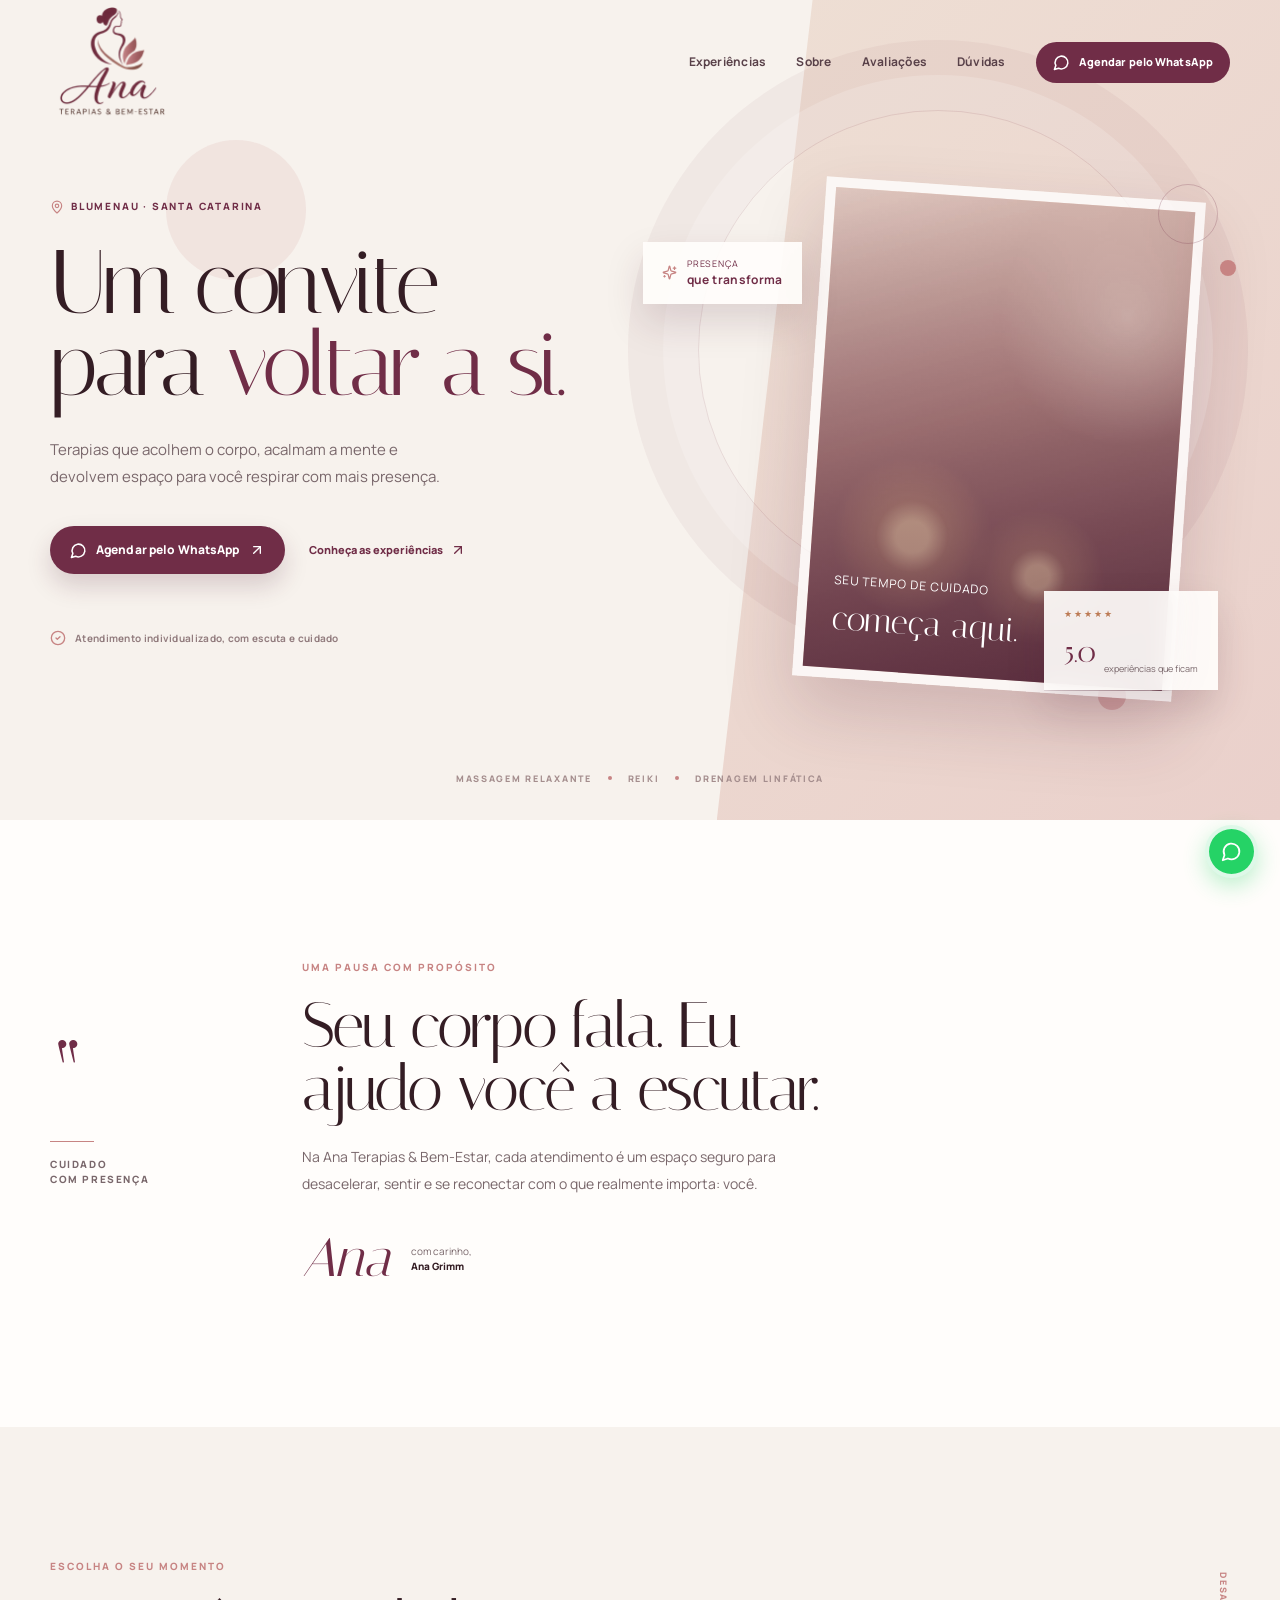
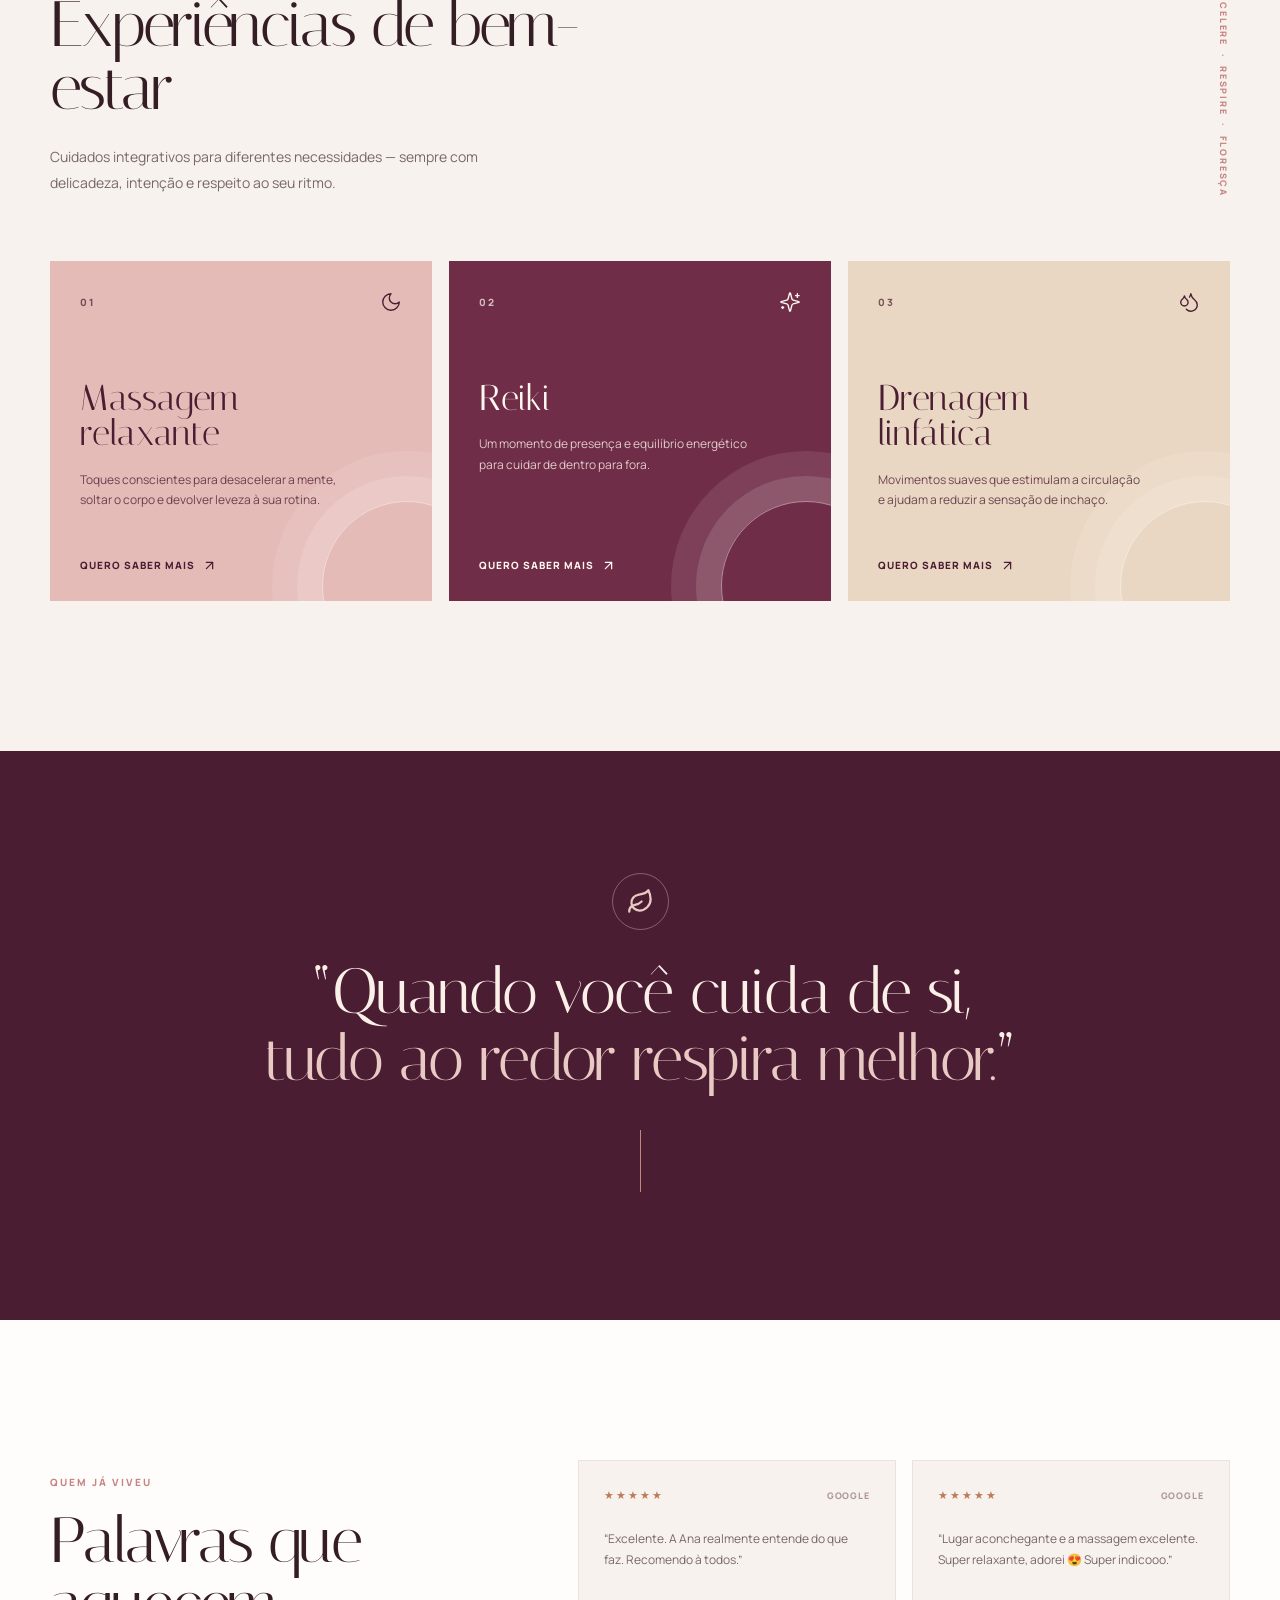
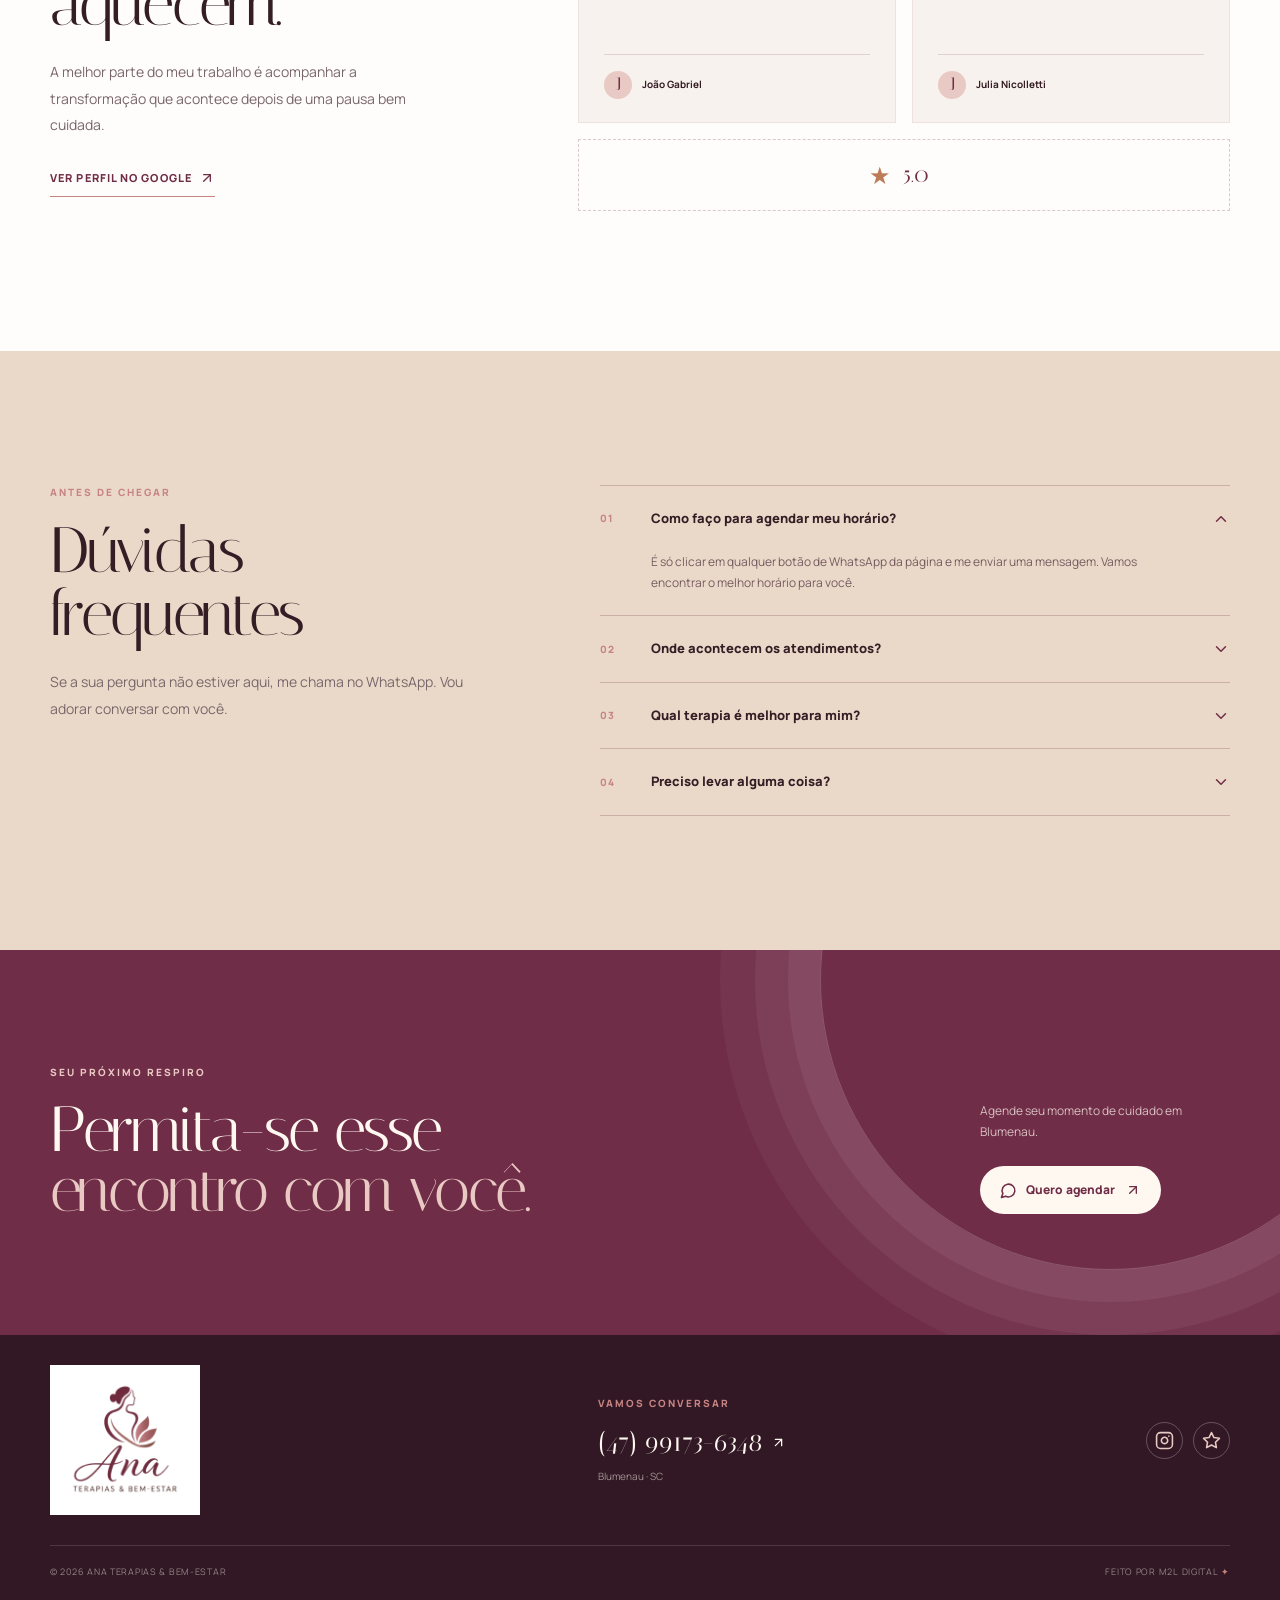
==== commit e9ad02d3: "fourth" ====
--- a/index.html
+++ b/index.html
@@ -470,7 +470,7 @@
               </article>
               <div class="review-source">
                 <span>★</span>
-                <div><strong>5.0</strong><small>Avaliações informadas pela clínica</small></div>
+                <div><strong>5.0</strong></div>
               </div>
             </div>
           </div>
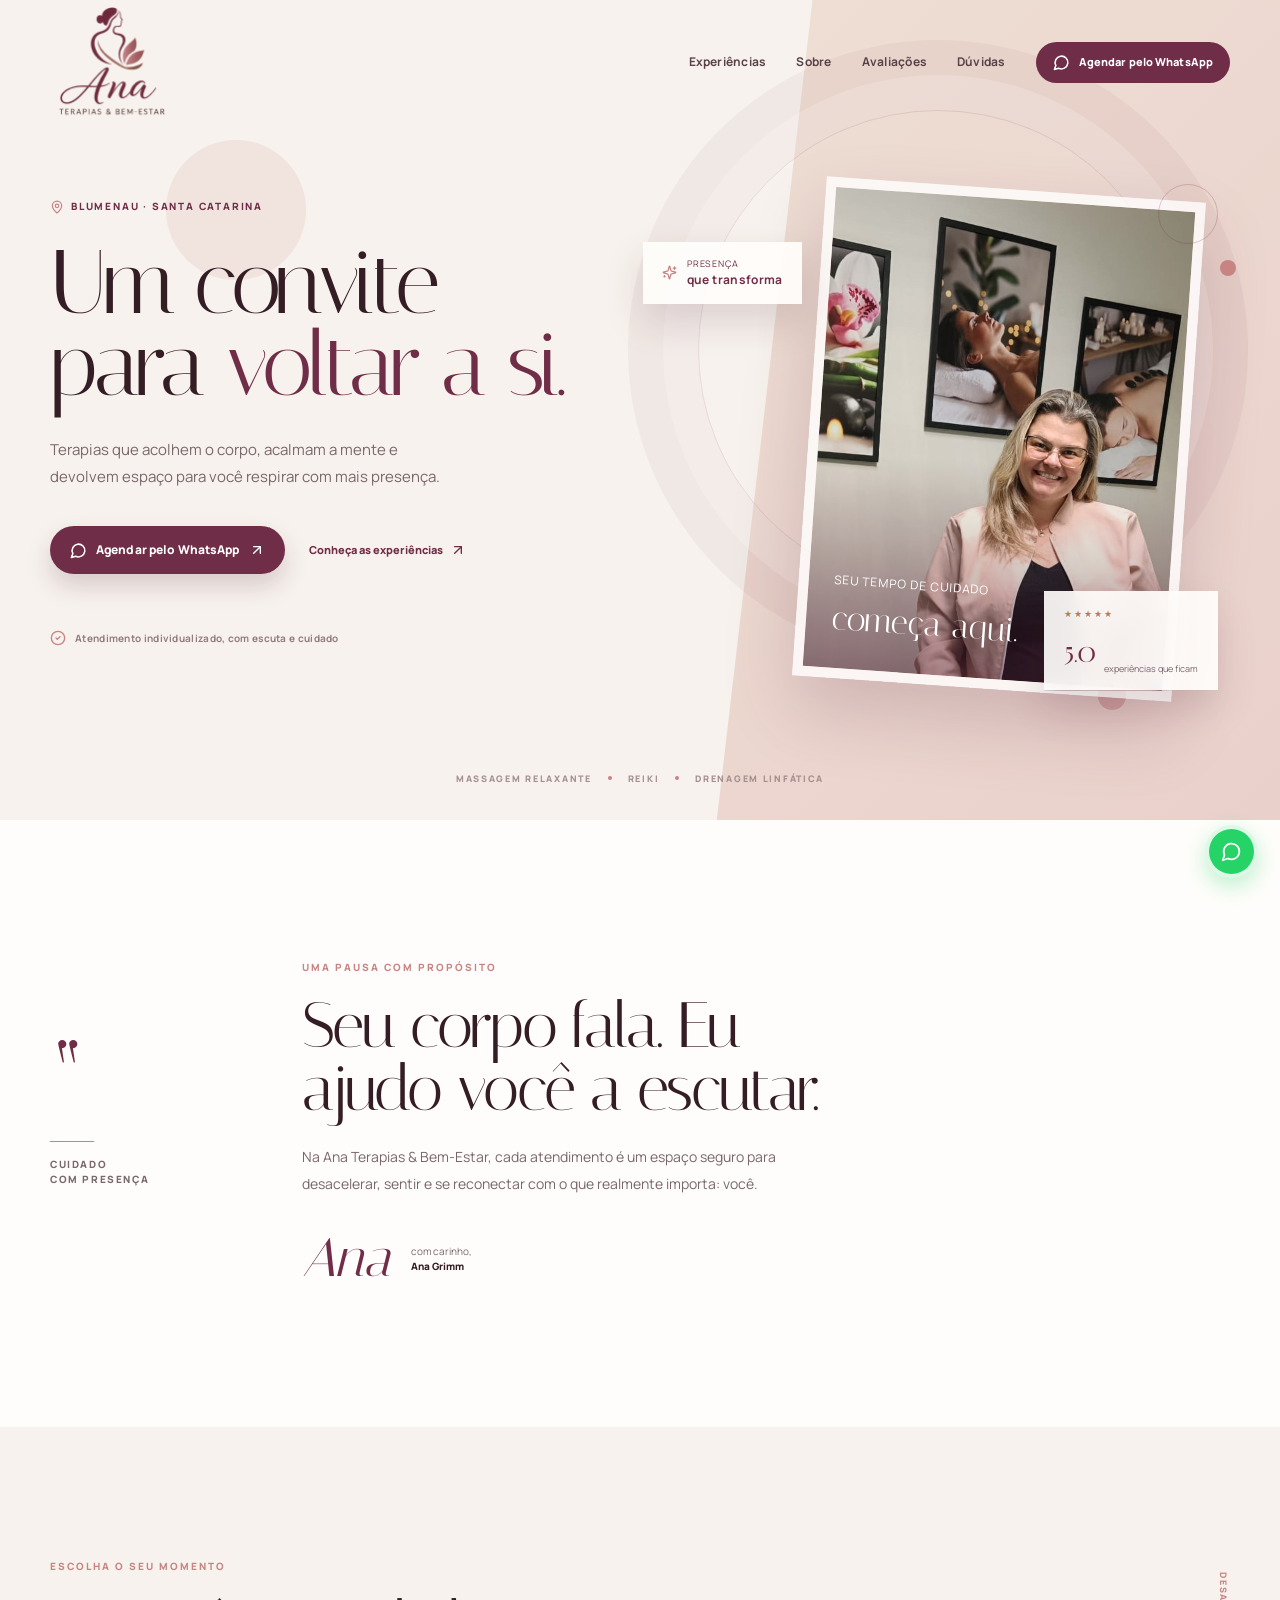
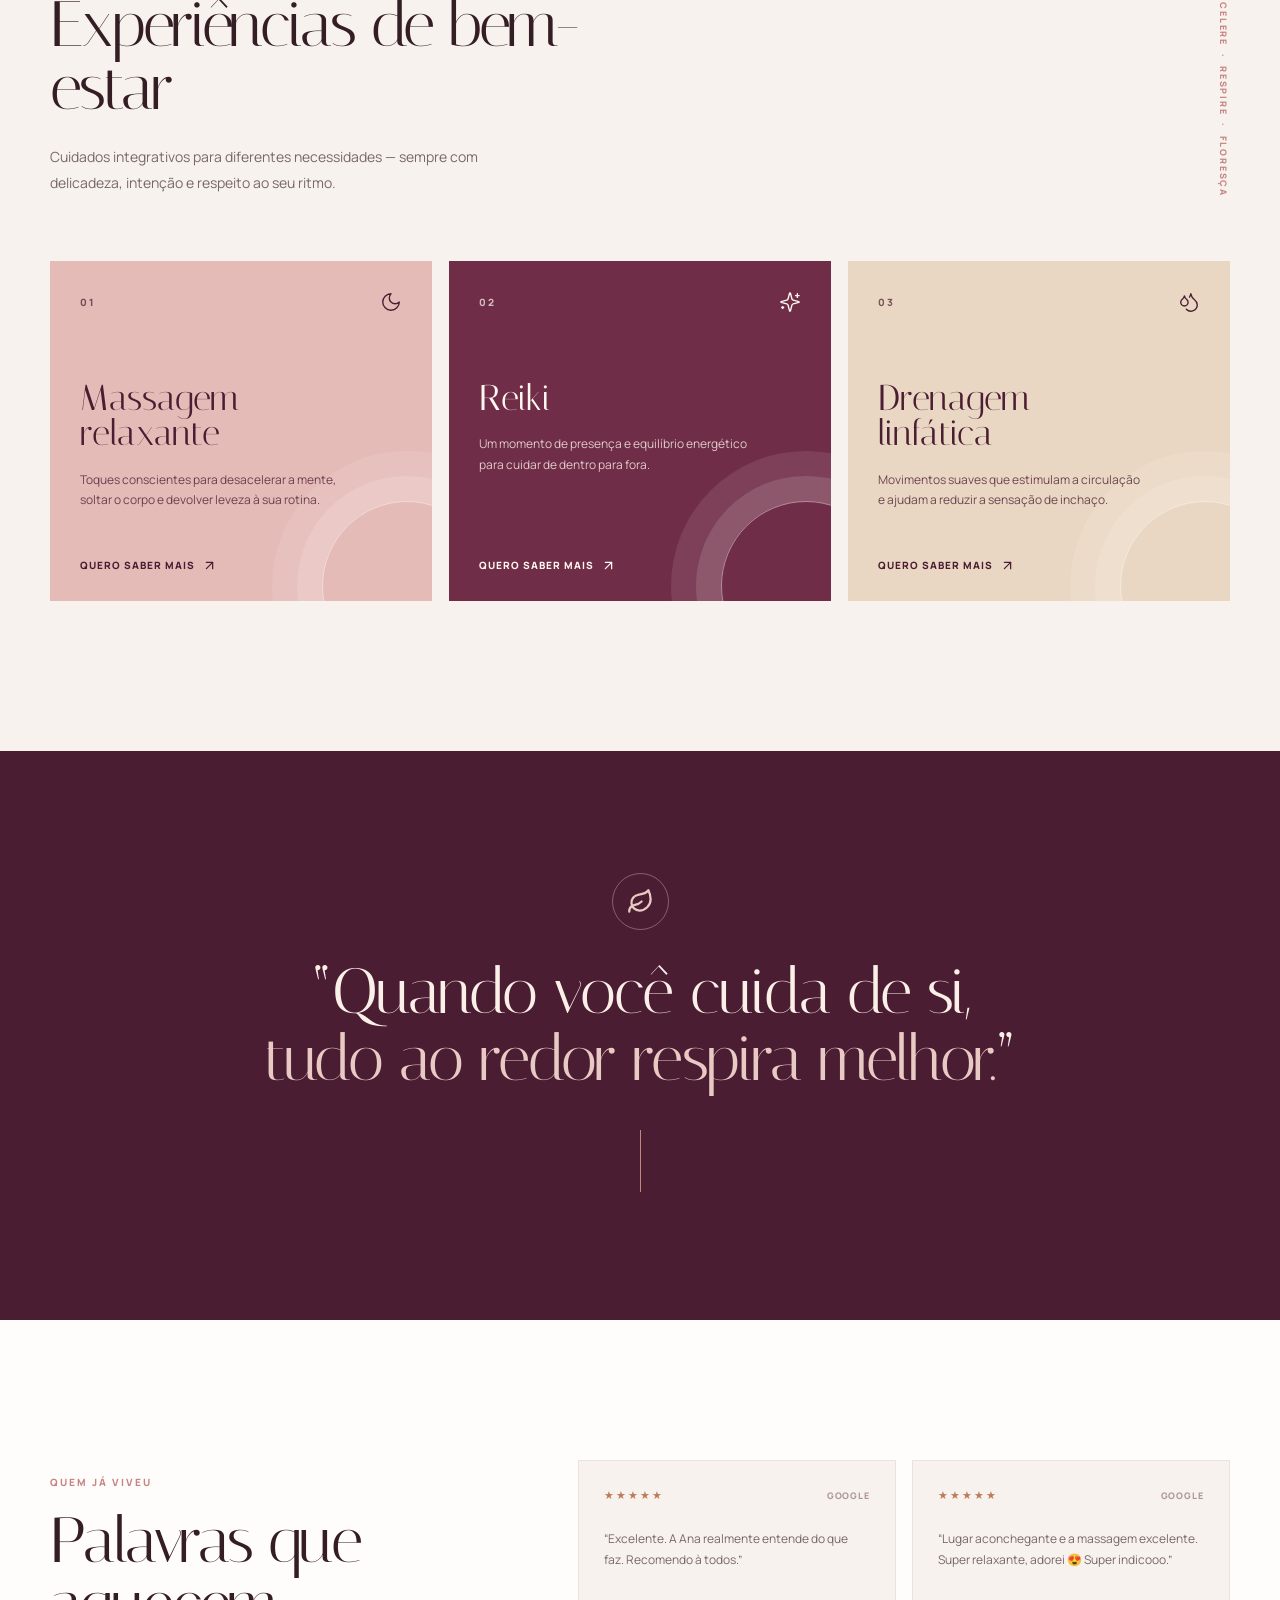
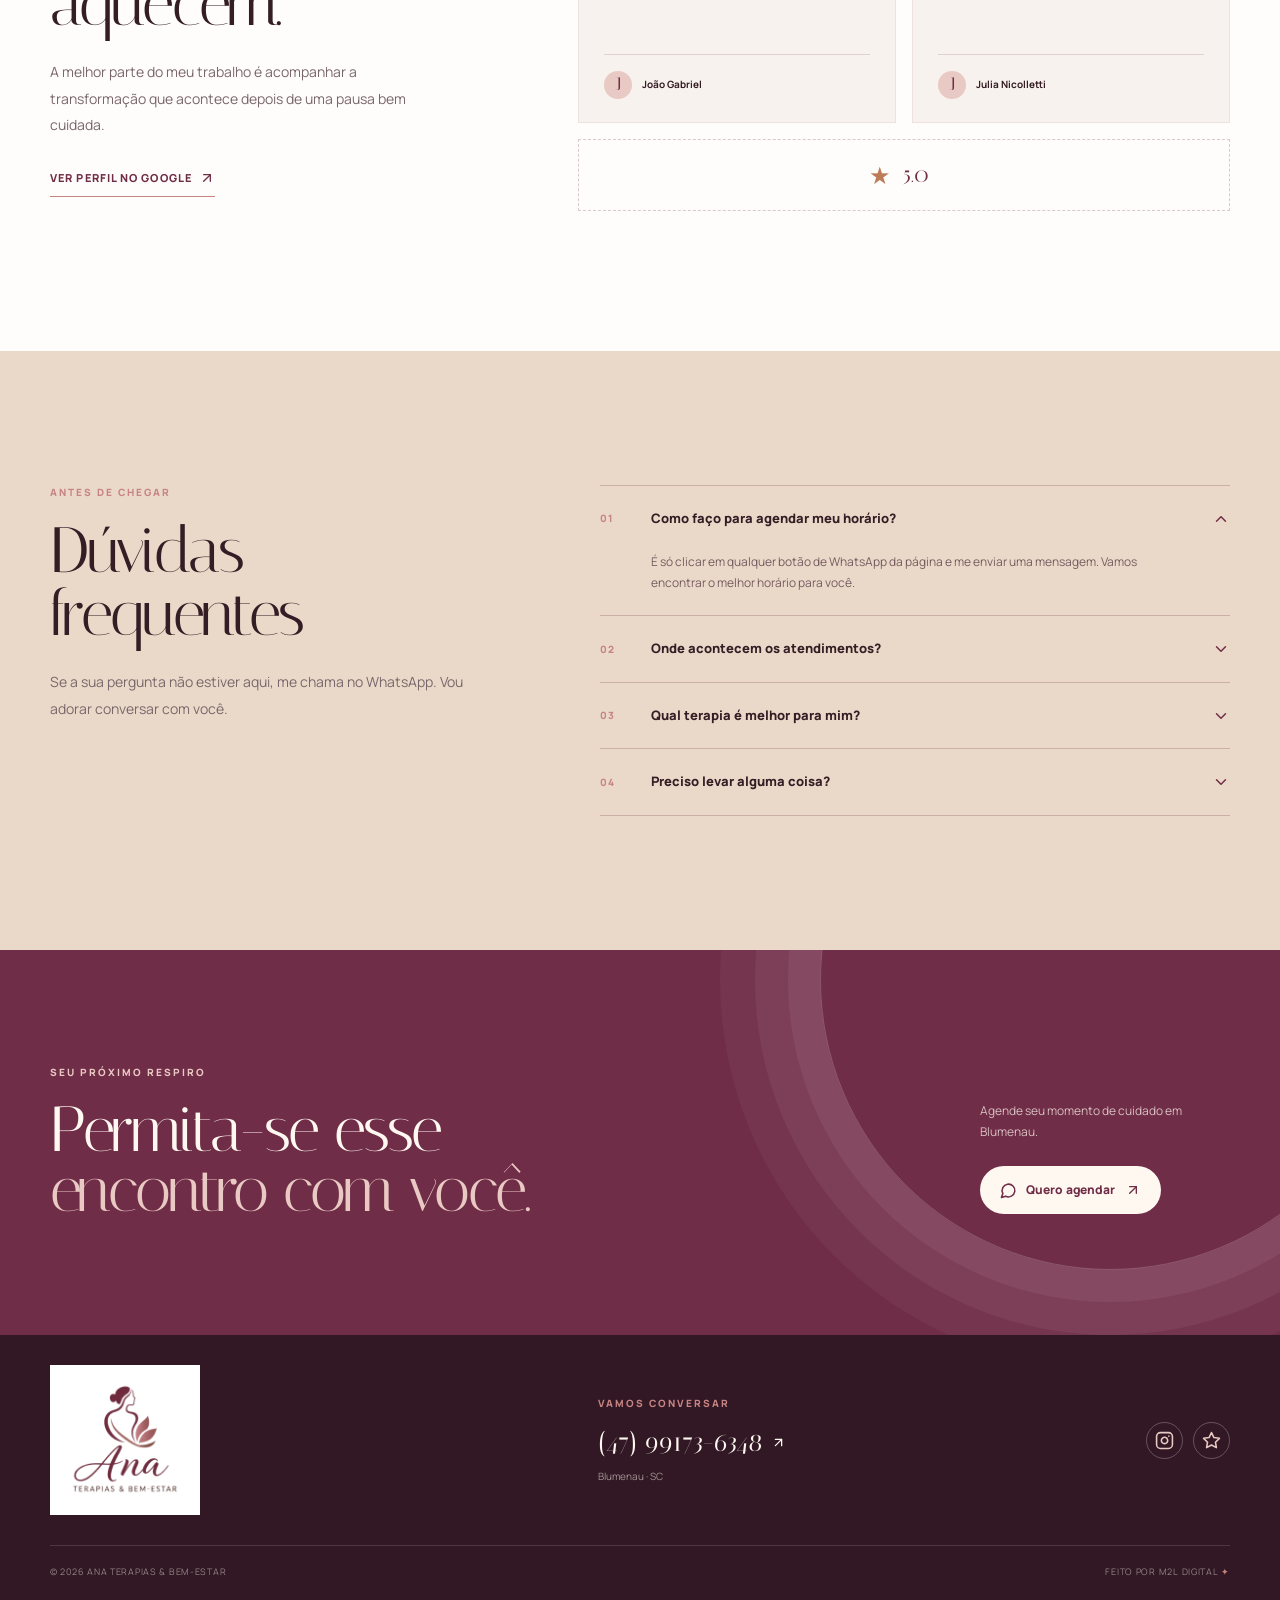
==== commit 2f3937e8: "foto" ====
--- a/index.html
+++ b/index.html
@@ -184,8 +184,10 @@
               <div class="hero-photo-wrap">
                 <img
                   src="images/ambiente-spa.jpg"
-                  alt="Ambiente acolhedor de spa com velas e toalhas"
-                  class="hero-photo"
+                  alt="Ana Grimm sorrindo em seu espaço de atendimento"
+                  class="hero-photo hero-photo-ana"
+                  width="599"
+                  height="788"
                 />
                 <div class="photo-overlay"></div>
                 <div class="photo-caption"><span>Seu tempo de cuidado</span><strong>começa aqui.</strong></div>
--- a/style.css
+++ b/style.css
@@ -68,6 +68,9 @@
 .hero-photo-wrap { position: absolute; top: 5px; right: 7%; width: min(380px, 75%); height: 500px; overflow: hidden; border: 10px solid rgba(255,255,255,.78); box-shadow: 0 32px 70px rgba(75,29,50,.18); transform: rotate(4deg); }
 .hero-photo { width: 100%; height: 100%; object-fit: cover; transform: scale(1.08); filter: saturate(.72) sepia(.13); }
 .photo-overlay { position: absolute; inset: 0; background: linear-gradient(180deg, rgba(75,29,50,.06), rgba(75,29,50,.55)); }
+/* Foto real da Ana: cores naturais (sem sepia) e degradê mais leve para não escurecer o rosto */
+.hero-photo.hero-photo-ana { transform: none; object-position: 50% 40%; filter: saturate(.95) brightness(1.02); }
+.hero-photo-ana + .photo-overlay { background: linear-gradient(180deg, rgba(75,29,50,0) 55%, rgba(75,29,50,.5)); }
 .photo-caption { position: absolute; left: 26px; bottom: 25px; display: grid; color: white; font-size: 12px; letter-spacing: .08em; text-transform: uppercase; }
 .photo-caption strong { margin-top: 3px; font-family: "Italiana", serif; font-size: 34px; font-weight: 400; letter-spacing: 0; text-transform: none; }
 .floating-card { position: absolute; z-index: 2; display: flex; align-items: center; gap: 10px; background: rgba(255,253,251,.92); backdrop-filter: blur(10px); box-shadow: 0 18px 38px rgba(75,29,50,.15); color: var(--wine); }
@@ -215,6 +218,8 @@
   .hero-note { margin-top: 40px; }
   .hero-visual { min-height: 375px; }
   .hero-photo-wrap { right: 3%; width: 74%; height: 355px; }
+  .hero-photo-ana ~ .photo-caption { left: 18px; bottom: 16px; font-size: 9px; }
+  .hero-photo-ana ~ .photo-caption strong { font-size: 25px; }
   .floating-card-top { top: 36px; left: -8px; }
   .floating-card-bottom { right: -5px; bottom: 1px; }
   .quote-section { padding: 90px 0; }
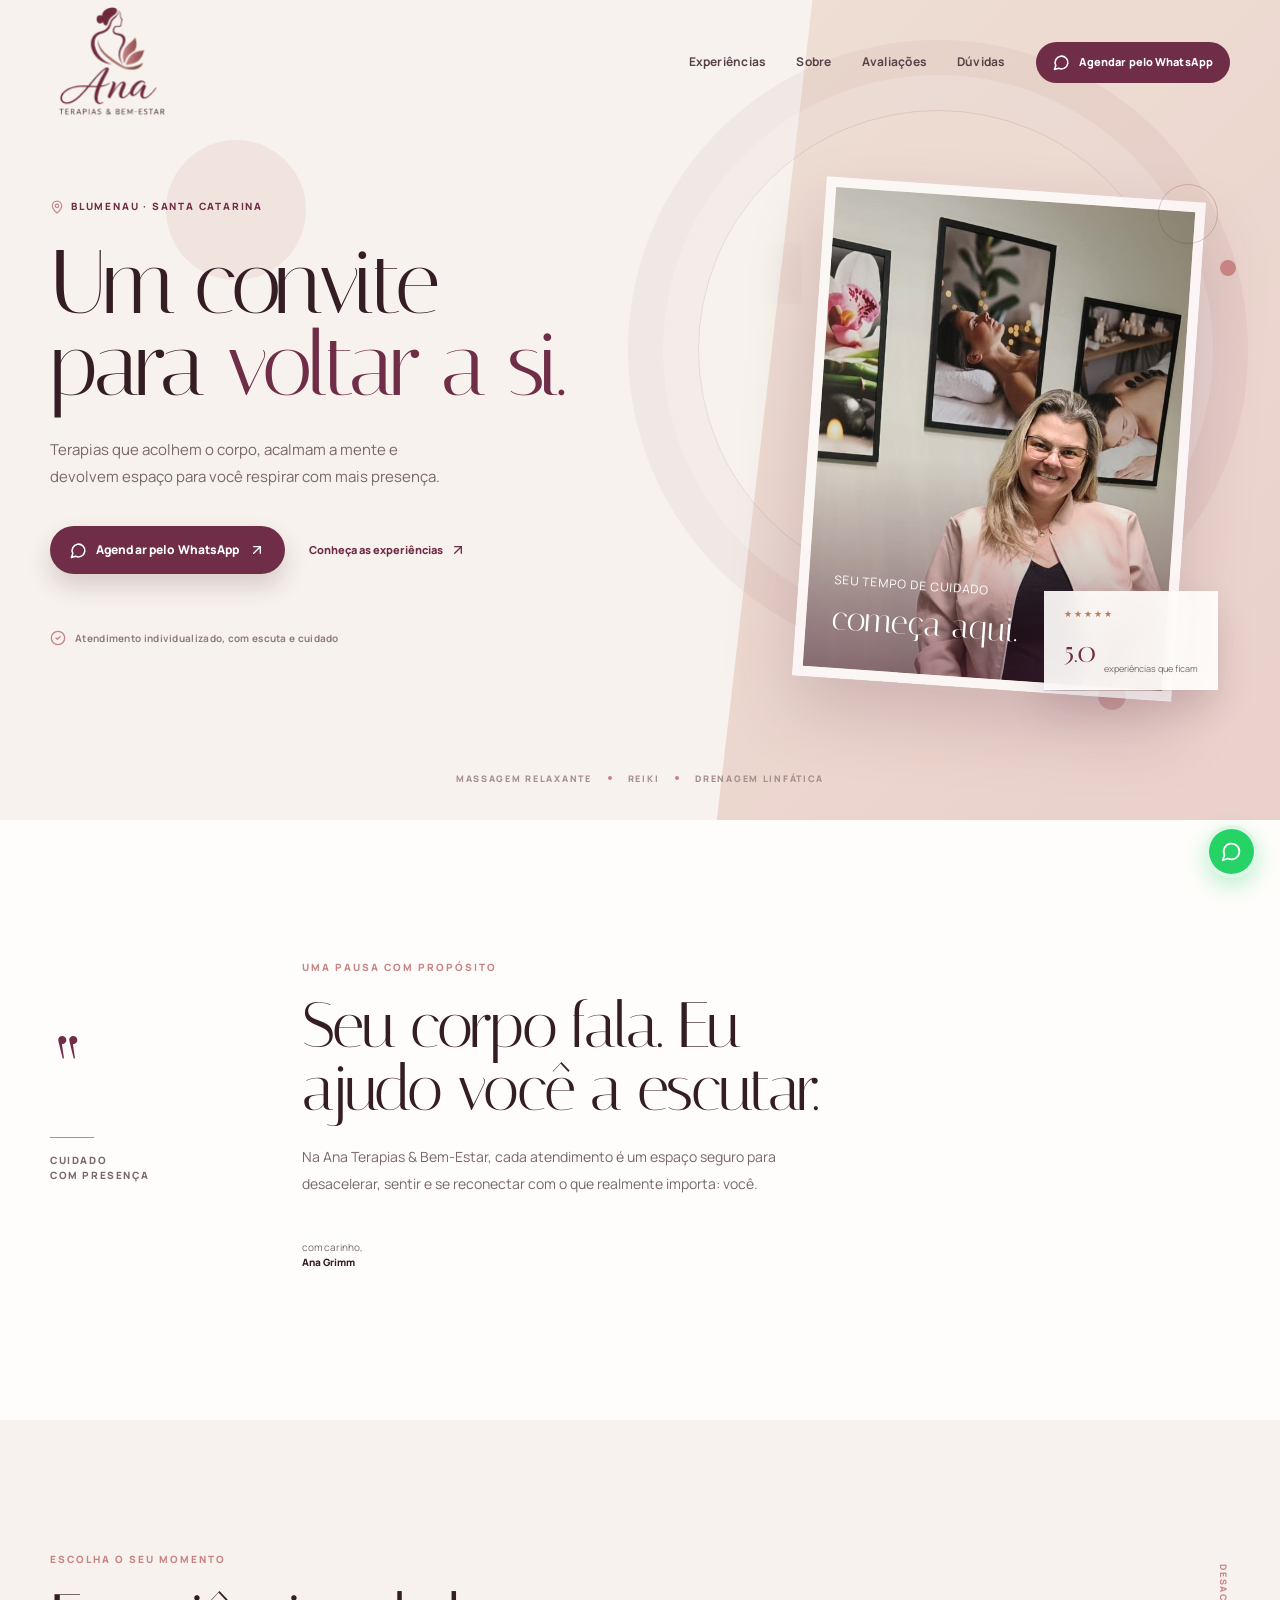
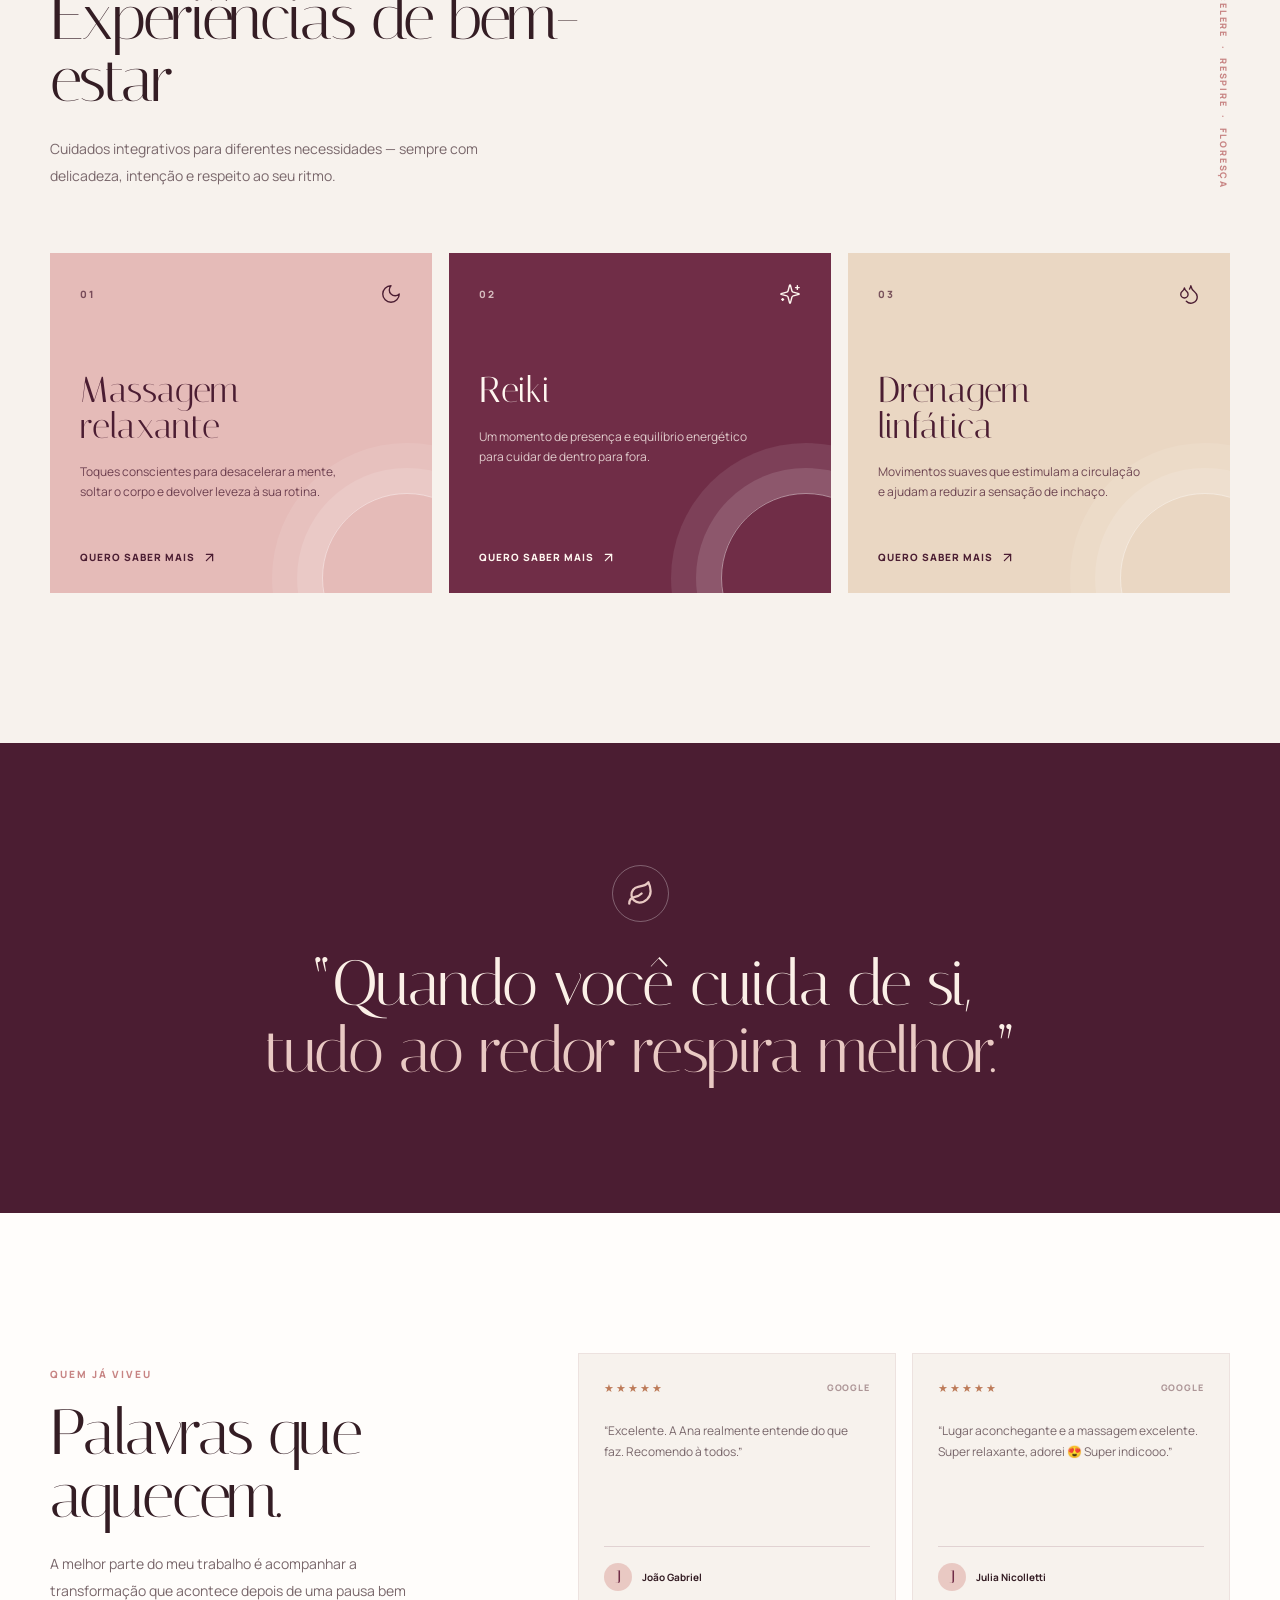
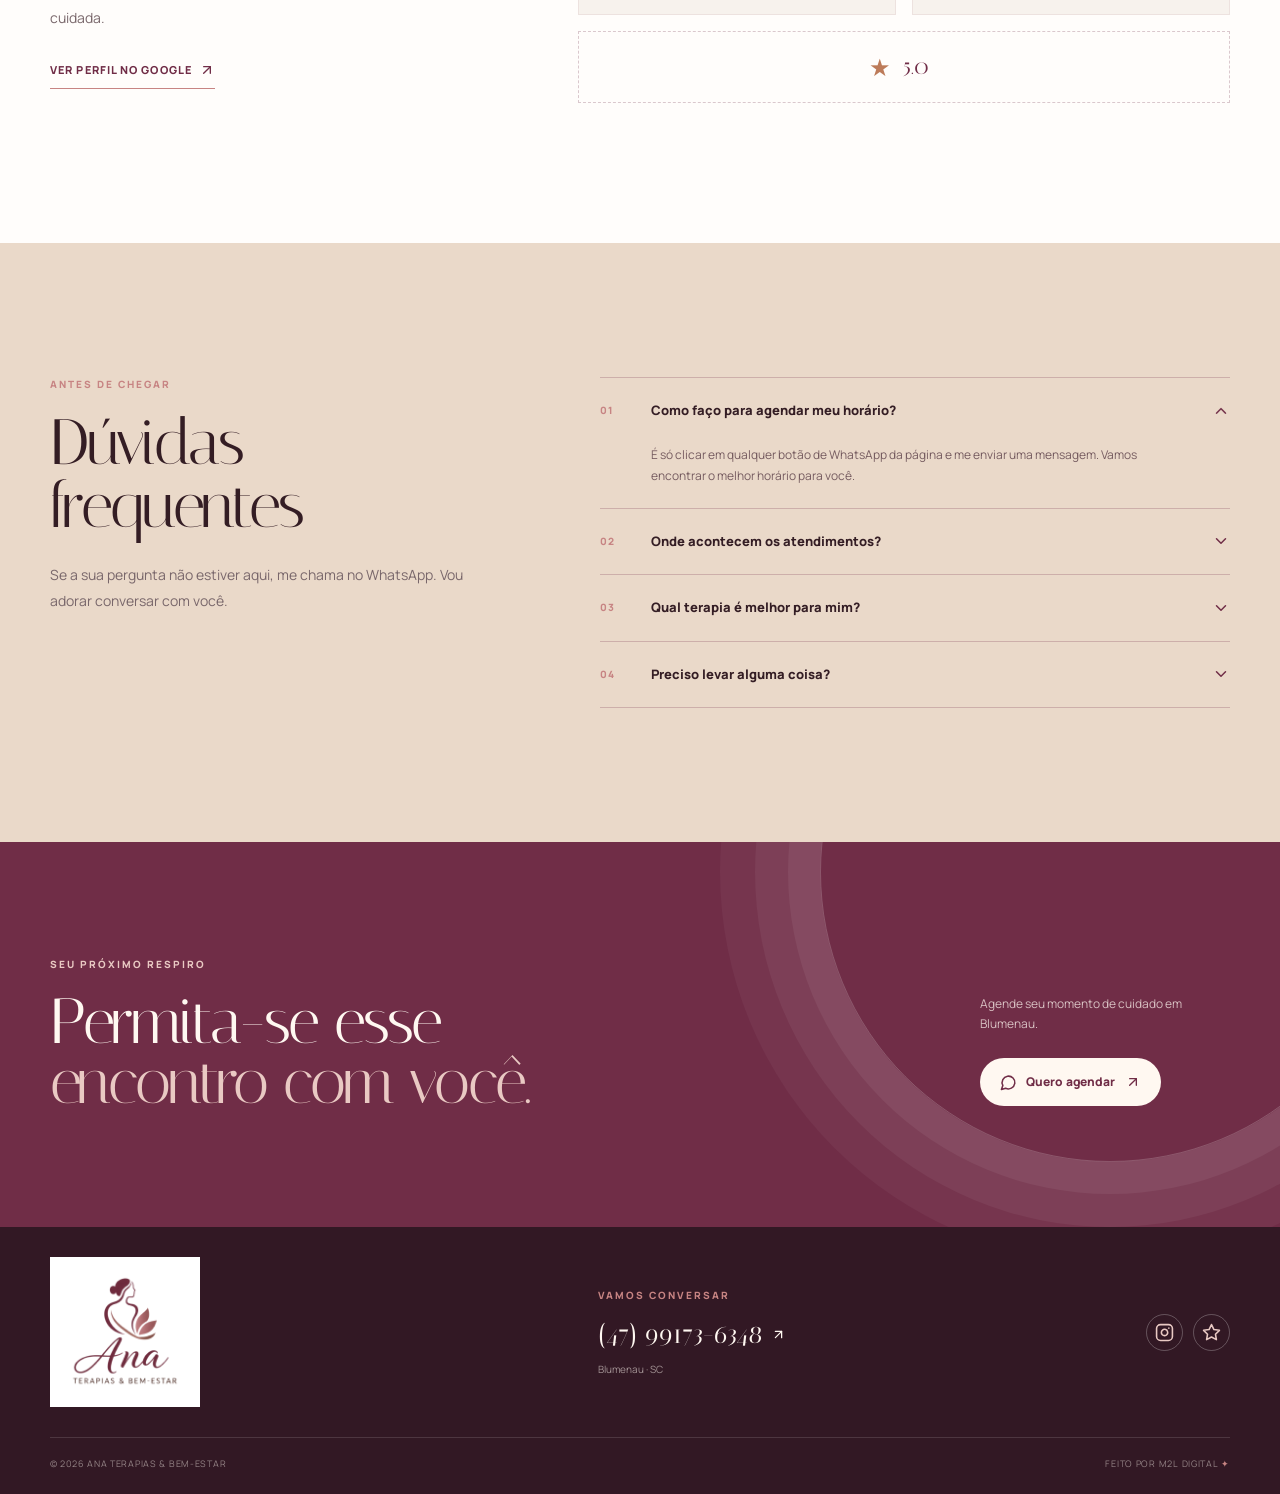
==== commit cc5ed55d: "alteração solicitada" ====
--- a/index.html
+++ b/index.html
@@ -242,7 +242,6 @@
                 </p>
               </div>
               <div class="signature-row">
-                <div class="signature">Ana</div>
                 <span>com carinho,<br /><strong>Ana Grimm</strong></span>
               </div>
             </div>
@@ -423,7 +422,6 @@
               </svg>
             </div>
             <blockquote>“Quando você cuida de si,<br /><em>tudo ao redor respira melhor.</em>”</blockquote>
-            <span class="quote-rule"></span>
           </div>
         </section>
         <section class="reviews-section" id="avaliacoes">
--- a/style.css
+++ b/style.css
@@ -196,7 +196,9 @@
   .hero-copy { padding-bottom: 0; }
   .hero-visual { min-height: 460px; }
   .hero-photo-wrap { right: 12%; height: 430px; }
-  .hero-bottom { position: static; margin-top: 35px; transform: none; }
+  .hero-bottom { position: static; display: grid; grid-template-columns: 1fr auto 1fr auto 1fr; gap: 10px; margin-top: 35px; text-align: center; transform: none; }
+  .hero-bottom span { display: flex; align-items: center; justify-content: center; }
+  .hero-glow-two { display: none; }
   .welcome-grid, .reviews-grid, .faq-grid { grid-template-columns: 1fr; gap: 54px; }
   .welcome-section, .reviews-section, .faq-section { padding: 90px 0; }
   .welcome-mark { display: none; }
@@ -211,17 +213,22 @@
   .footer-social { grid-column: 1 / -1; }
 }
 
+/* Telas médias (notebook pequeno/tablet deitado): afasta o selo 5.0 da frase da foto */
+@media (min-width: 921px) and (max-width: 1180px) {
+  .floating-card-bottom { right: -3%; bottom: -14px; }
+}
+
 @media (max-width: 540px) {
   .container { width: min(100% - 34px, 480px); }
   h1 { font-size: clamp(57px, 16vw, 76px); }
   .hero-actions { align-items: start; flex-direction: column; gap: 19px; }
   .hero-note { margin-top: 40px; }
-  .hero-visual { min-height: 375px; }
+  .hero-visual { min-height: 445px; }
   .hero-photo-wrap { right: 3%; width: 74%; height: 355px; }
   .hero-photo-ana ~ .photo-caption { left: 18px; bottom: 16px; font-size: 9px; }
   .hero-photo-ana ~ .photo-caption strong { font-size: 25px; }
   .floating-card-top { top: 36px; left: -8px; }
-  .floating-card-bottom { right: -5px; bottom: 1px; }
+  .floating-card-bottom { right: -5px; bottom: 0; }
   .quote-section { padding: 90px 0; }
   blockquote { font-size: 43px; }
   .reviews-list { grid-template-columns: 1fr; }
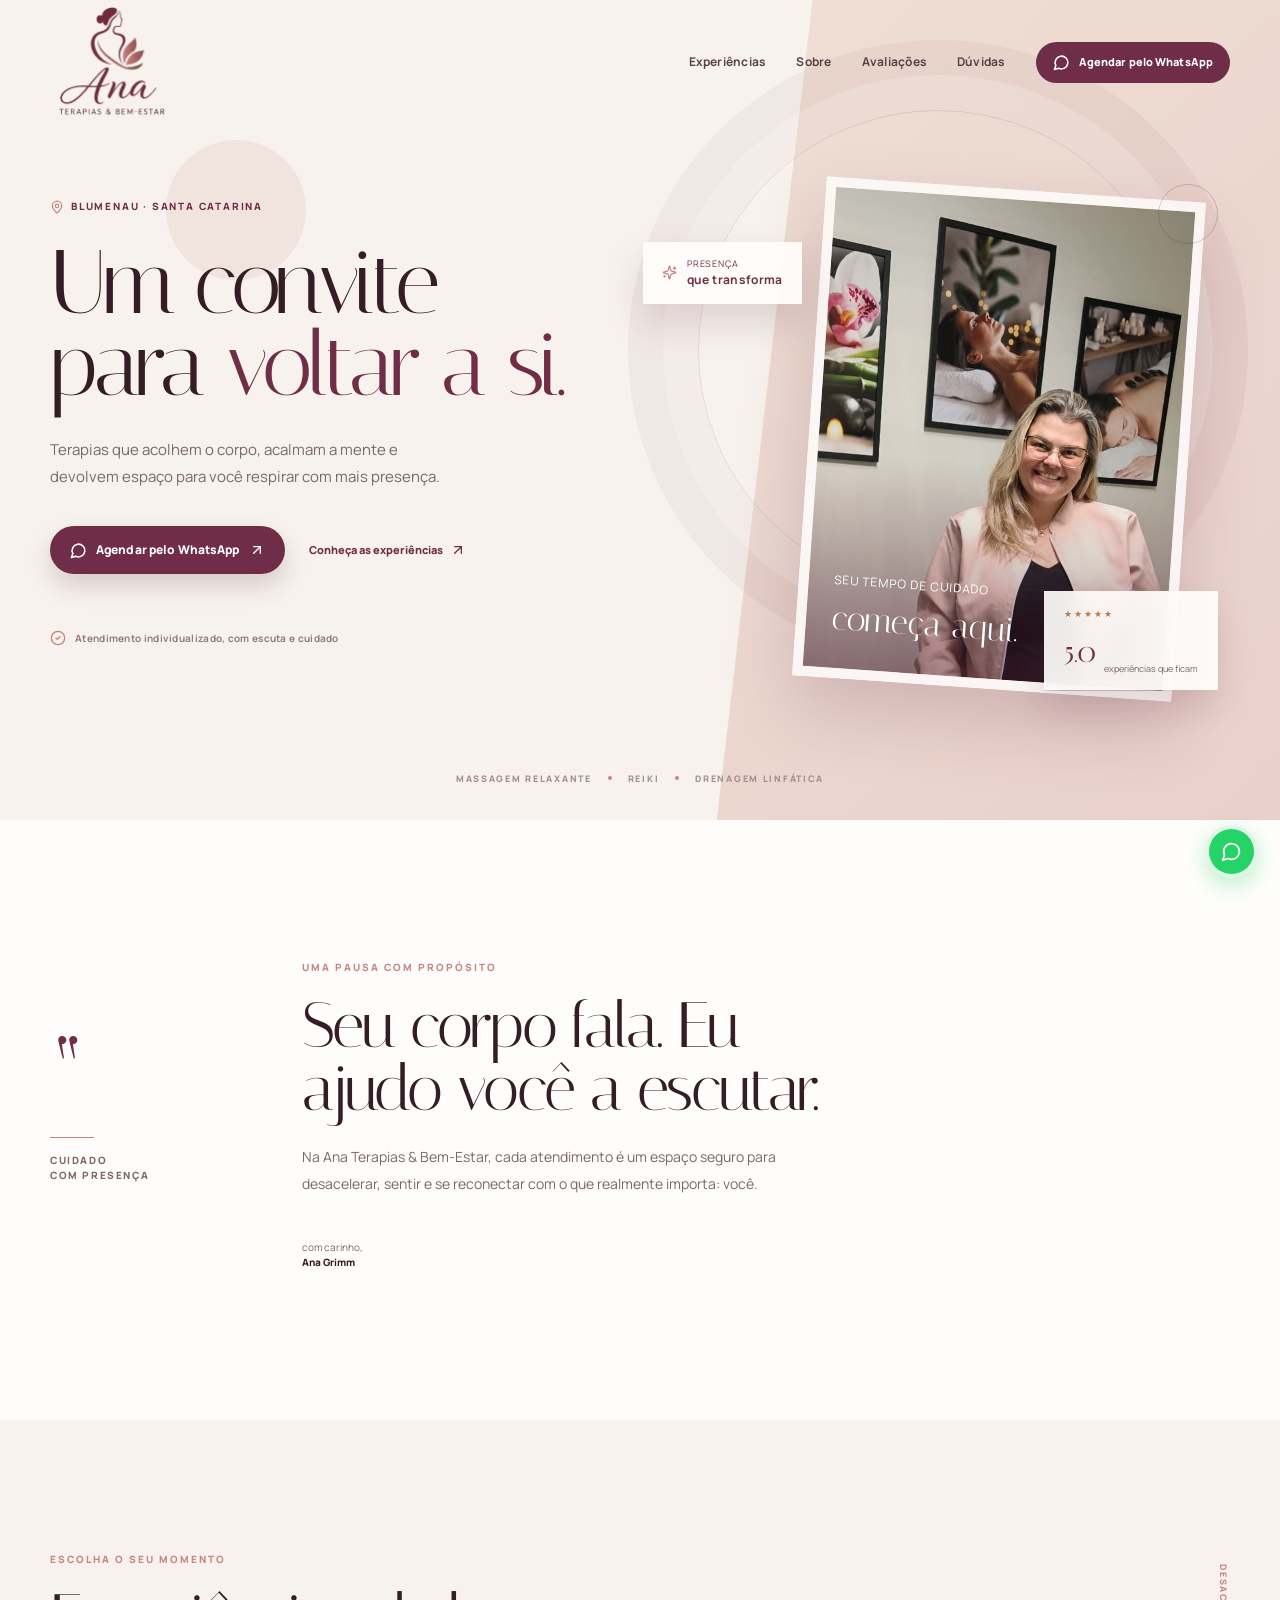
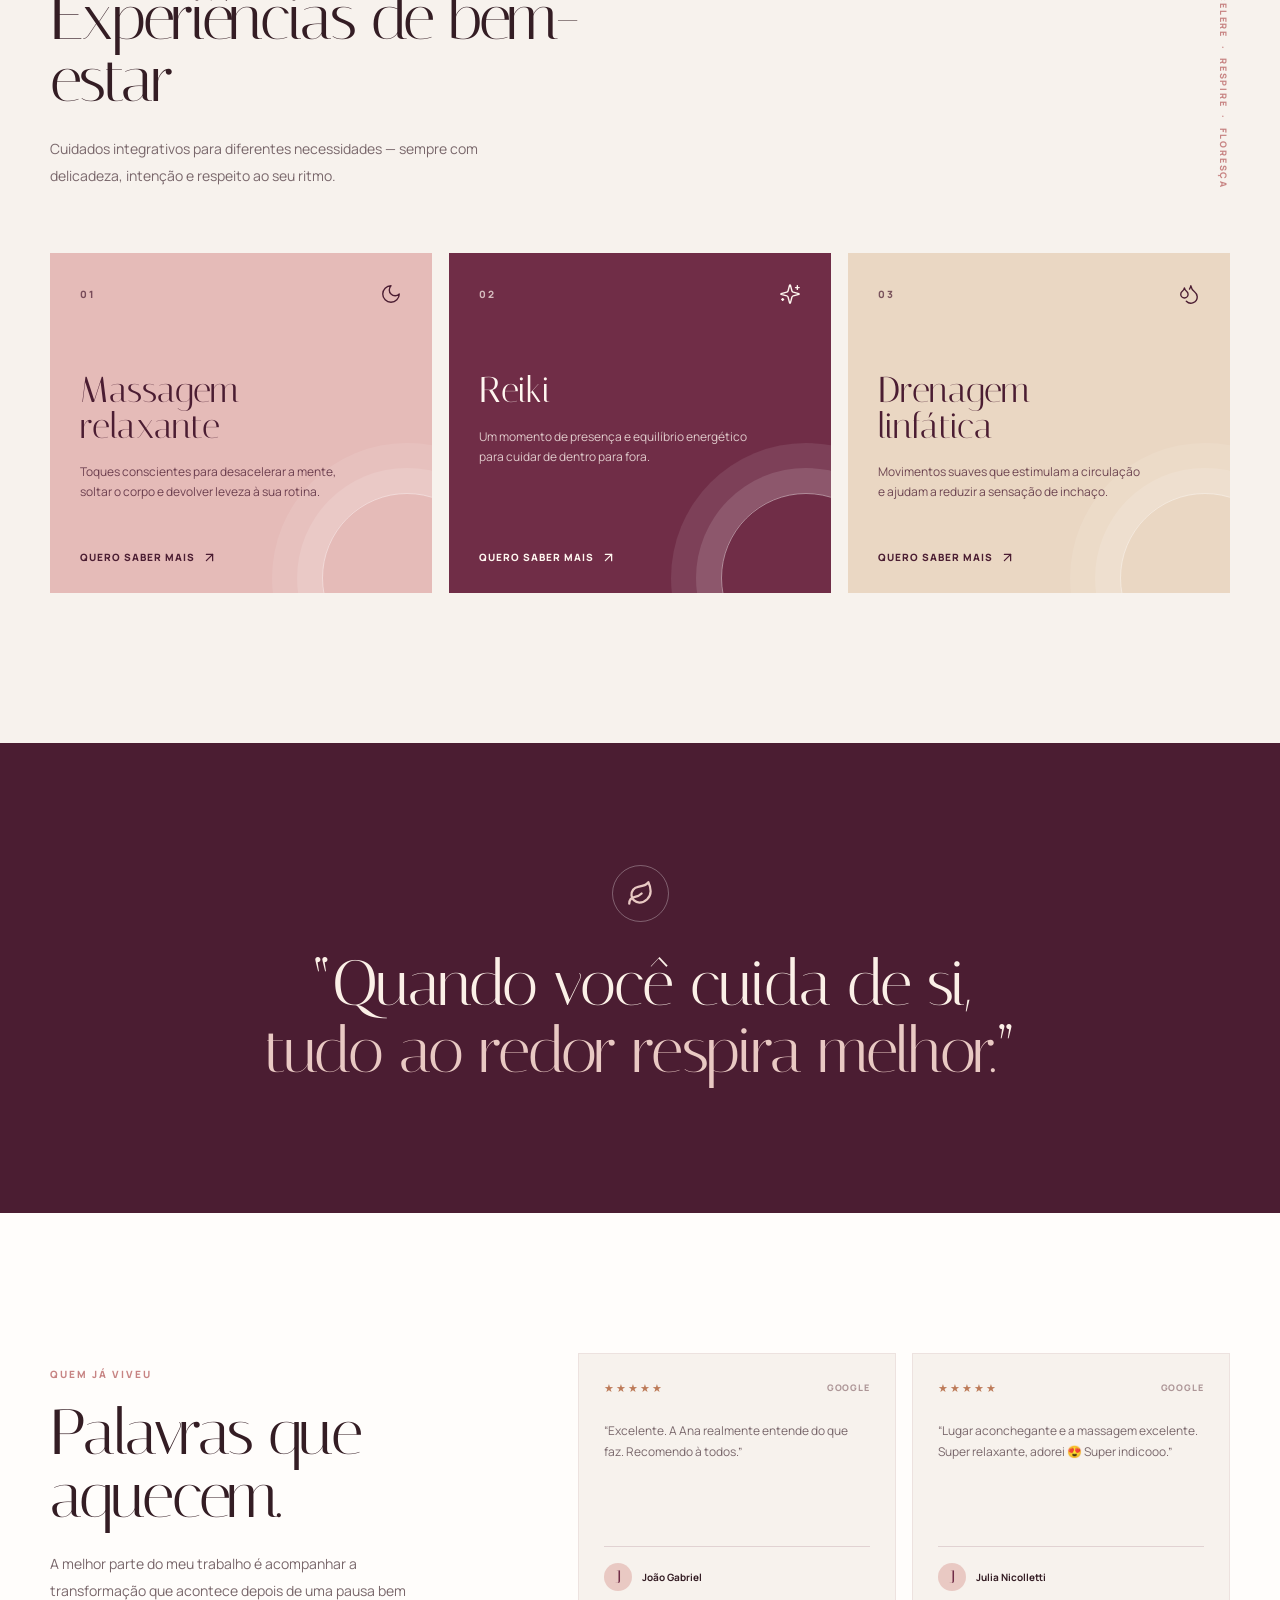
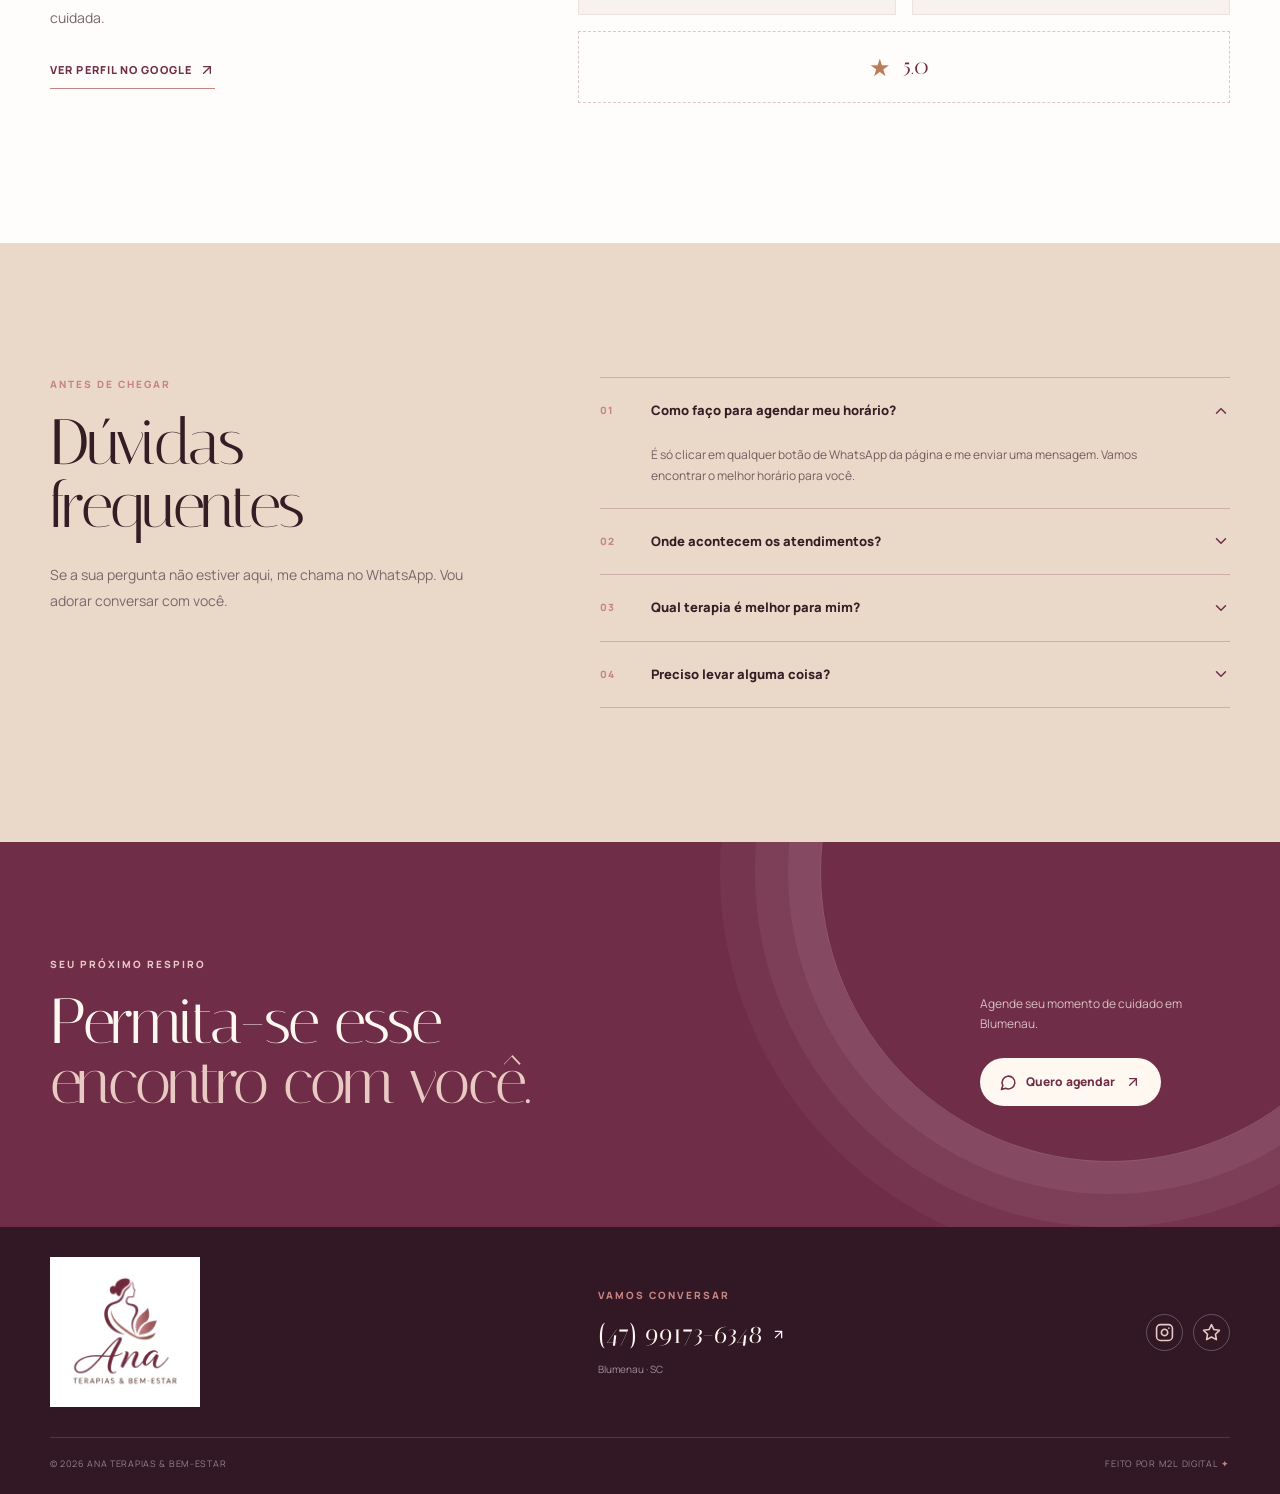
==== commit db43de7c: "remove bolinhas decorativas da foto" ====
--- a/index.html
+++ b/index.html
@@ -83,7 +83,6 @@
       <main>
         <section class="hero" id="inicio">
           <div class="hero-glow hero-glow-one"></div>
-          <div class="hero-glow hero-glow-two"></div>
           <div class="container hero-grid">
             <div class="hero-copy">
               <div class="location-pill">
@@ -218,7 +217,6 @@
                 <span class="mini-stars">★★★★★</span><strong>5.0</strong><small>experiências que ficam</small>
               </div>
               <div class="hero-orbit orbit-one"></div>
-              <div class="hero-orbit orbit-two"></div>
             </div>
           </div>
           <div class="hero-bottom container">
--- a/style.css
+++ b/style.css
@@ -198,7 +198,6 @@
   .hero-photo-wrap { right: 12%; height: 430px; }
   .hero-bottom { position: static; display: grid; grid-template-columns: 1fr auto 1fr auto 1fr; gap: 10px; margin-top: 35px; text-align: center; transform: none; }
   .hero-bottom span { display: flex; align-items: center; justify-content: center; }
-  .hero-glow-two { display: none; }
   .welcome-grid, .reviews-grid, .faq-grid { grid-template-columns: 1fr; gap: 54px; }
   .welcome-section, .reviews-section, .faq-section { padding: 90px 0; }
   .welcome-mark { display: none; }
